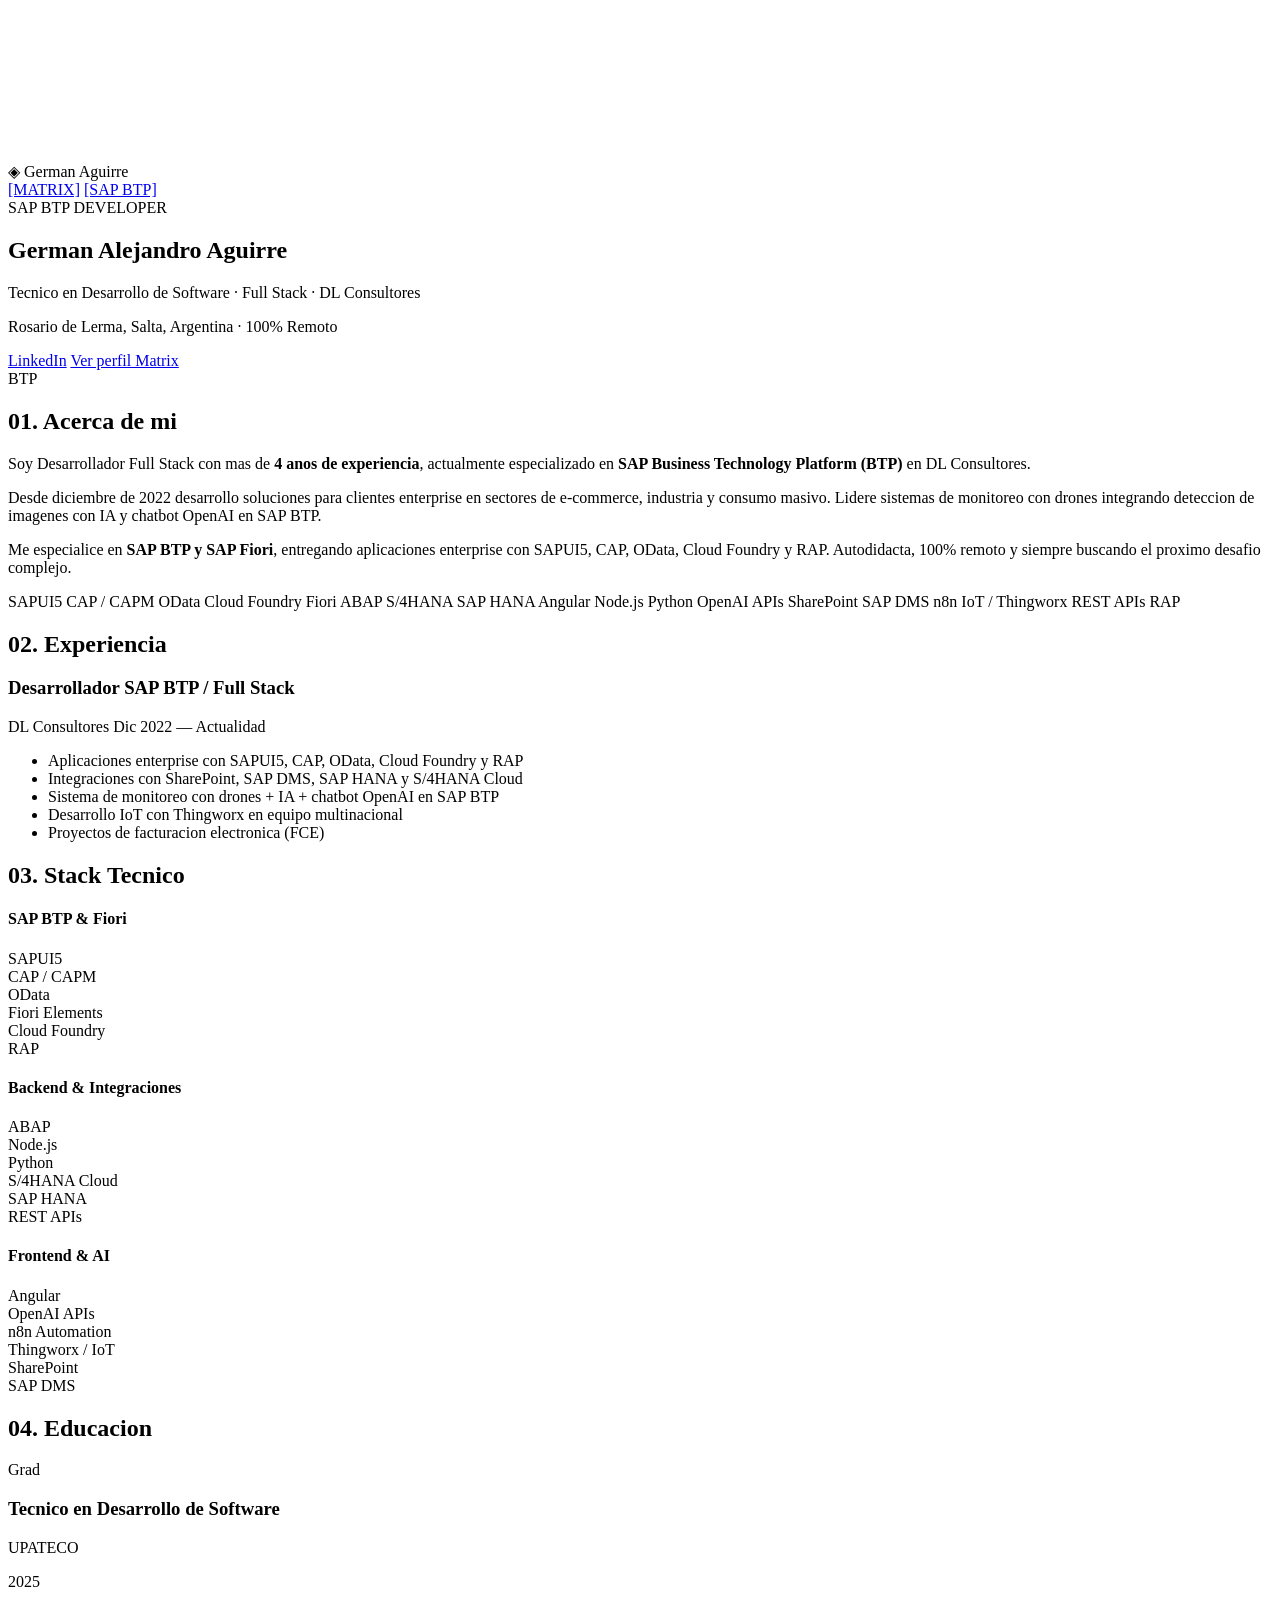
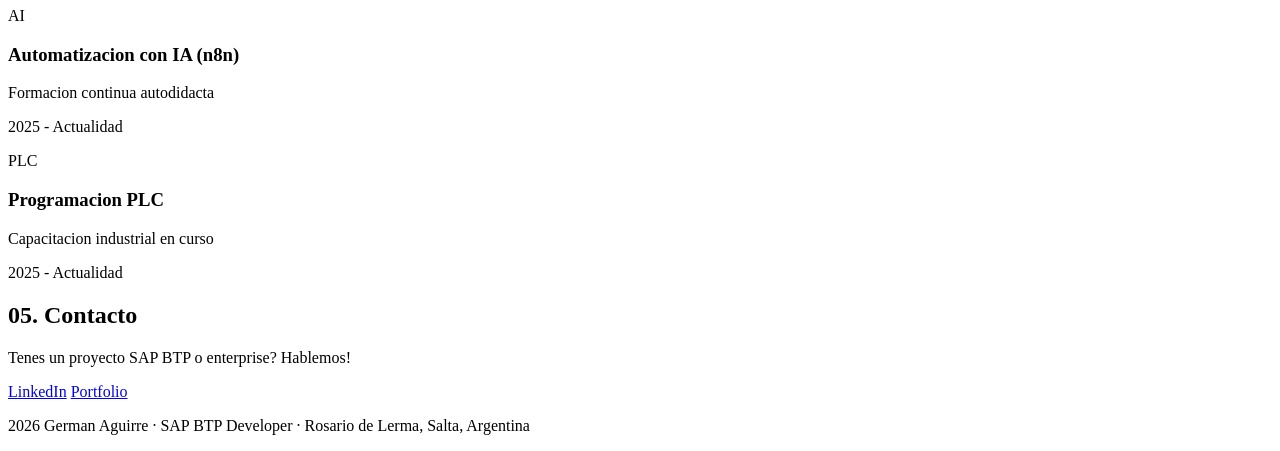
==== sap-btp.html @ c6b5ea0f "Create sap-btp.html" ====
<!DOCTYPE html>
<html lang="es">
<head>
  <meta charset="UTF-8" />
  <meta name="viewport" content="width=device-width, initial-scale=1.0"/>
  <title>German Aguirre | SAP BTP Developer</title>
  <link rel="stylesheet" href="styles.css" />
</head>
<body class="sap-page">
  <canvas id="particleCanvas"></canvas>
  <div id="transitionOverlay" class="hidden"></div>
  <nav class="sap-nav">
    <div class="nav-brand">
      <span class="brand-icon">&#9672;</span>
      <span class="brand-text">German Aguirre</span>
    </div>
    <div class="nav-links">
      <a href="index.html" class="nav-link-sap" onclick="triggerSAPExit(event)">[MATRIX]</a>
      <a href="sap-btp.html" class="nav-link-sap active">[SAP BTP]</a>
    </div>
  </nav>
  <section class="sap-hero">
    <div class="sap-hero-content">
      <div class="sap-badge">SAP BTP DEVELOPER</div>
      <h1 class="sap-title">German <span class="highlight-sap">Alejandro</span> Aguirre</h1>
      <p class="sap-subtitle">Tecnico en Desarrollo de Software &middot; Full Stack &middot; DL Consultores</p>
      <p class="sap-location">Rosario de Lerma, Salta, Argentina &middot; 100% Remoto</p>
      <div class="sap-cta">
        <a href="https://www.linkedin.com/in/german-aguirre/" target="_blank" class="btn-sap primary">LinkedIn</a>
        <a href="index.html" class="btn-sap secondary" onclick="triggerSAPExit(event)">Ver perfil Matrix</a>
      </div>
    </div>
    <div class="sap-hero-visual">
      <div class="btp-sphere">
        <div class="sphere-ring ring-1"></div>
        <div class="sphere-ring ring-2"></div>
        <div class="sphere-ring ring-3"></div>
        <div class="sphere-core"><span>BTP</span></div>
      </div>
    </div>
  </section>
  <section class="sap-about">
    <div class="container">
      <h2 class="sap-section-title"><span class="sap-accent">01.</span> Acerca de mi</h2>
      <div class="about-grid">
        <div class="about-text">
          <p>Soy Desarrollador Full Stack con mas de <strong>4 anos de experiencia</strong>, actualmente especializado en <strong>SAP Business Technology Platform (BTP)</strong> en DL Consultores.</p>
          <p>Desde diciembre de 2022 desarrollo soluciones para clientes enterprise en sectores de e-commerce, industria y consumo masivo. Lidere sistemas de monitoreo con drones integrando deteccion de imagenes con IA y chatbot OpenAI en SAP BTP.</p>
          <p>Me especialice en <strong>SAP BTP y SAP Fiori</strong>, entregando aplicaciones enterprise con SAPUI5, CAP, OData, Cloud Foundry y RAP. Autodidacta, 100% remoto y siempre buscando el proximo desafio complejo.</p>
        </div>
        <div class="about-tags">
          <span class="tag">SAPUI5</span>
          <span class="tag">CAP / CAPM</span>
          <span class="tag">OData</span>
          <span class="tag">Cloud Foundry</span>
          <span class="tag">Fiori</span>
          <span class="tag">ABAP</span>
          <span class="tag">S/4HANA</span>
          <span class="tag">SAP HANA</span>
          <span class="tag">Angular</span>
          <span class="tag">Node.js</span>
          <span class="tag">Python</span>
          <span class="tag">OpenAI APIs</span>
          <span class="tag">SharePoint</span>
          <span class="tag">SAP DMS</span>
          <span class="tag">n8n</span>
          <span class="tag">IoT / Thingworx</span>
          <span class="tag">REST APIs</span>
          <span class="tag">RAP</span>
        </div>
      </div>
    </div>
  </section>
  <section class="sap-experience">
    <div class="container">
      <h2 class="sap-section-title"><span class="sap-accent">02.</span> Experiencia</h2>
      <div class="timeline">
        <div class="timeline-item">
          <div class="tl-dot"></div>
          <div class="tl-content">
            <div class="tl-header">
              <h3>Desarrollador SAP BTP / Full Stack</h3>
              <span class="tl-company">DL Consultores</span>
              <span class="tl-date">Dic 2022 &mdash; Actualidad</span>
            </div>
            <ul class="tl-bullets">
              <li>Aplicaciones enterprise con SAPUI5, CAP, OData, Cloud Foundry y RAP</li>
              <li>Integraciones con SharePoint, SAP DMS, SAP HANA y S/4HANA Cloud</li>
              <li>Sistema de monitoreo con drones + IA + chatbot OpenAI en SAP BTP</li>
              <li>Desarrollo IoT con Thingworx en equipo multinacional</li>
              <li>Proyectos de facturacion electronica (FCE)</li>
            </ul>
          </div>
        </div>
      </div>
    </div>
  </section>
  <section class="sap-skills">
    <div class="container">
      <h2 class="sap-section-title"><span class="sap-accent">03.</span> Stack Tecnico</h2>
      <div class="skills-grid">
        <div class="skill-category">
          <h4 class="skill-cat-title">SAP BTP &amp; Fiori</h4>
          <div class="skill-item"><span>SAPUI5</span><div class="skill-bar"><div class="skill-fill" style="--w:95%"></div></div></div>
          <div class="skill-item"><span>CAP / CAPM</span><div class="skill-bar"><div class="skill-fill" style="--w:92%"></div></div></div>
          <div class="skill-item"><span>OData</span><div class="skill-bar"><div class="skill-fill" style="--w:90%"></div></div></div>
          <div class="skill-item"><span>Fiori Elements</span><div class="skill-bar"><div class="skill-fill" style="--w:88%"></div></div></div>
          <div class="skill-item"><span>Cloud Foundry</span><div class="skill-bar"><div class="skill-fill" style="--w:85%"></div></div></div>
          <div class="skill-item"><span>RAP</span><div class="skill-bar"><div class="skill-fill" style="--w:80%"></div></div></div>
        </div>
        <div class="skill-category">
          <h4 class="skill-cat-title">Backend &amp; Integraciones</h4>
          <div class="skill-item"><span>ABAP</span><div class="skill-bar"><div class="skill-fill" style="--w:85%"></div></div></div>
          <div class="skill-item"><span>Node.js</span><div class="skill-bar"><div class="skill-fill" style="--w:88%"></div></div></div>
          <div class="skill-item"><span>Python</span><div class="skill-bar"><div class="skill-fill" style="--w:80%"></div></div></div>
          <div class="skill-item"><span>S/4HANA Cloud</span><div class="skill-bar"><div class="skill-fill" style="--w:82%"></div></div></div>
          <div class="skill-item"><span>SAP HANA</span><div class="skill-bar"><div class="skill-fill" style="--w:85%"></div></div></div>
          <div class="skill-item"><span>REST APIs</span><div class="skill-bar"><div class="skill-fill" style="--w:92%"></div></div></div>
        </div>
        <div class="skill-category">
          <h4 class="skill-cat-title">Frontend &amp; AI</h4>
          <div class="skill-item"><span>Angular</span><div class="skill-bar"><div class="skill-fill" style="--w:85%"></div></div></div>
          <div class="skill-item"><span>OpenAI APIs</span><div class="skill-bar"><div class="skill-fill" style="--w:80%"></div></div></div>
          <div class="skill-item"><span>n8n Automation</span><div class="skill-bar"><div class="skill-fill" style="--w:75%"></div></div></div>
          <div class="skill-item"><span>Thingworx / IoT</span><div class="skill-bar"><div class="skill-fill" style="--w:78%"></div></div></div>
          <div class="skill-item"><span>SharePoint</span><div class="skill-bar"><div class="skill-fill" style="--w:82%"></div></div></div>
          <div class="skill-item"><span>SAP DMS</span><div class="skill-bar"><div class="skill-fill" style="--w:80%"></div></div></div>
        </div>
      </div>
    </div>
  </section>
  <section class="sap-education">
    <div class="container">
      <h2 class="sap-section-title"><span class="sap-accent">04.</span> Educacion</h2>
      <div class="edu-grid">
        <div class="edu-card">
          <div class="edu-icon">Grad</div>
          <h3>Tecnico en Desarrollo de Software</h3>
          <p class="edu-inst">UPATECO</p>
          <p class="edu-year">2025</p>
        </div>                                                                                                    
        <div class="edu-card">
          <div class="edu-icon">AI</div>
          <h3>Automatizacion con IA (n8n)</h3>
          <p class="edu-inst">Formacion continua autodidacta</p>
          <p class="edu-year">2025 - Actualidad</p>
        </div>
        <div class="edu-card"> 
          <div class="edu-icon">PLC</div>
          <h3>Programacion PLC</h3>
          <p class="edu-inst">Capacitacion industrial en curso</p>
          <p class="edu-year">2025 - Actualidad</p>
        </div>
      </div>
    </div>
  </section>
  <section class="sap-contact">
    <div class="container">
      <h2 class="sap-section-title"><span class="sap-accent">05.</span> Contacto</h2>
      <div class="contact-content">
        <p class="contact-desc">Tenes un proyecto SAP BTP o enterprise? Hablemos!</p>
        <div class="contact-links">
          <a href="https://www.linkedin.com/in/german-aguirre/" target="_blank" class="contact-btn">LinkedIn</a>
          <a href="https://portfolio-german-3a245.web.app/" target="_blank" class="contact-btn secondary">Portfolio</a>
        </div>
      </div>
    </div>
  </section>
  <footer class="sap-footer">
    <p>2026 German Aguirre &middot; SAP BTP Developer &middot; Rosario de Lerma, Salta, Argentina</p>
  </footer>
  <script src="matrix.js"></script>
</body>
</html>
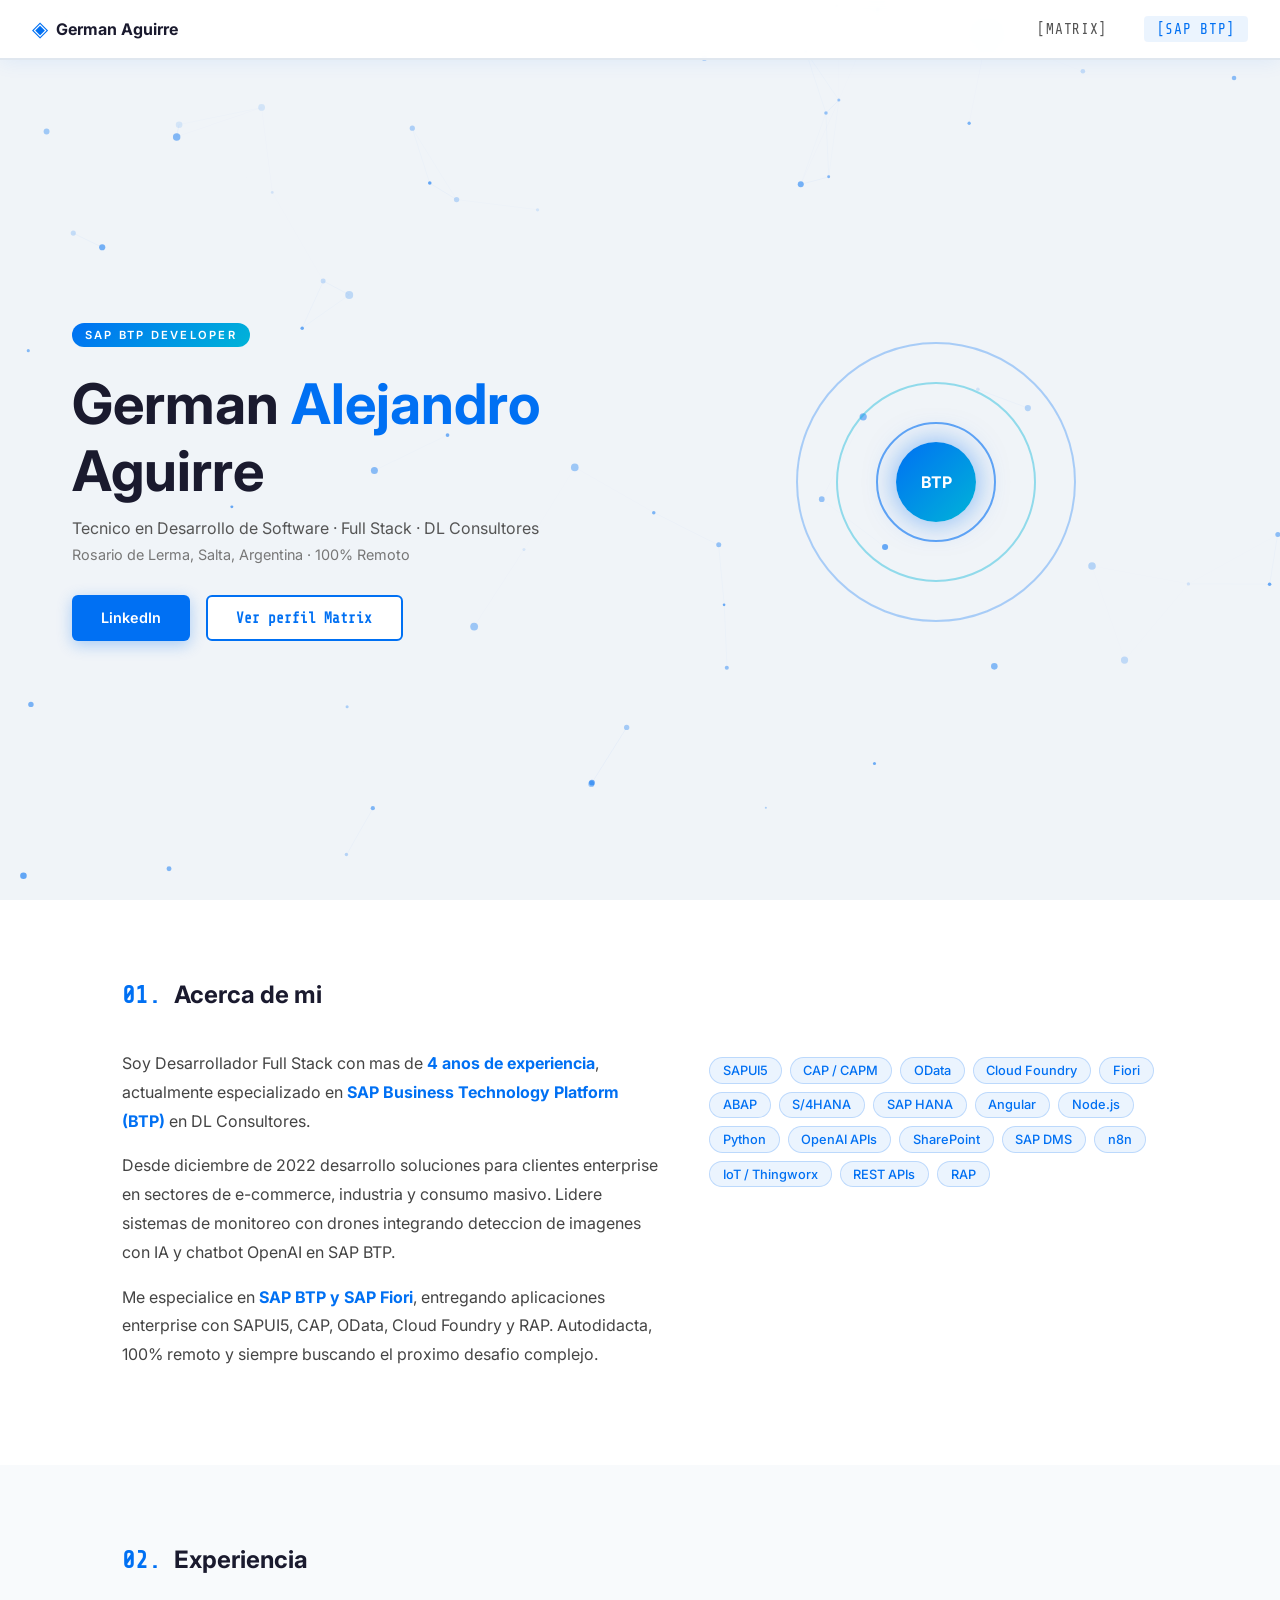
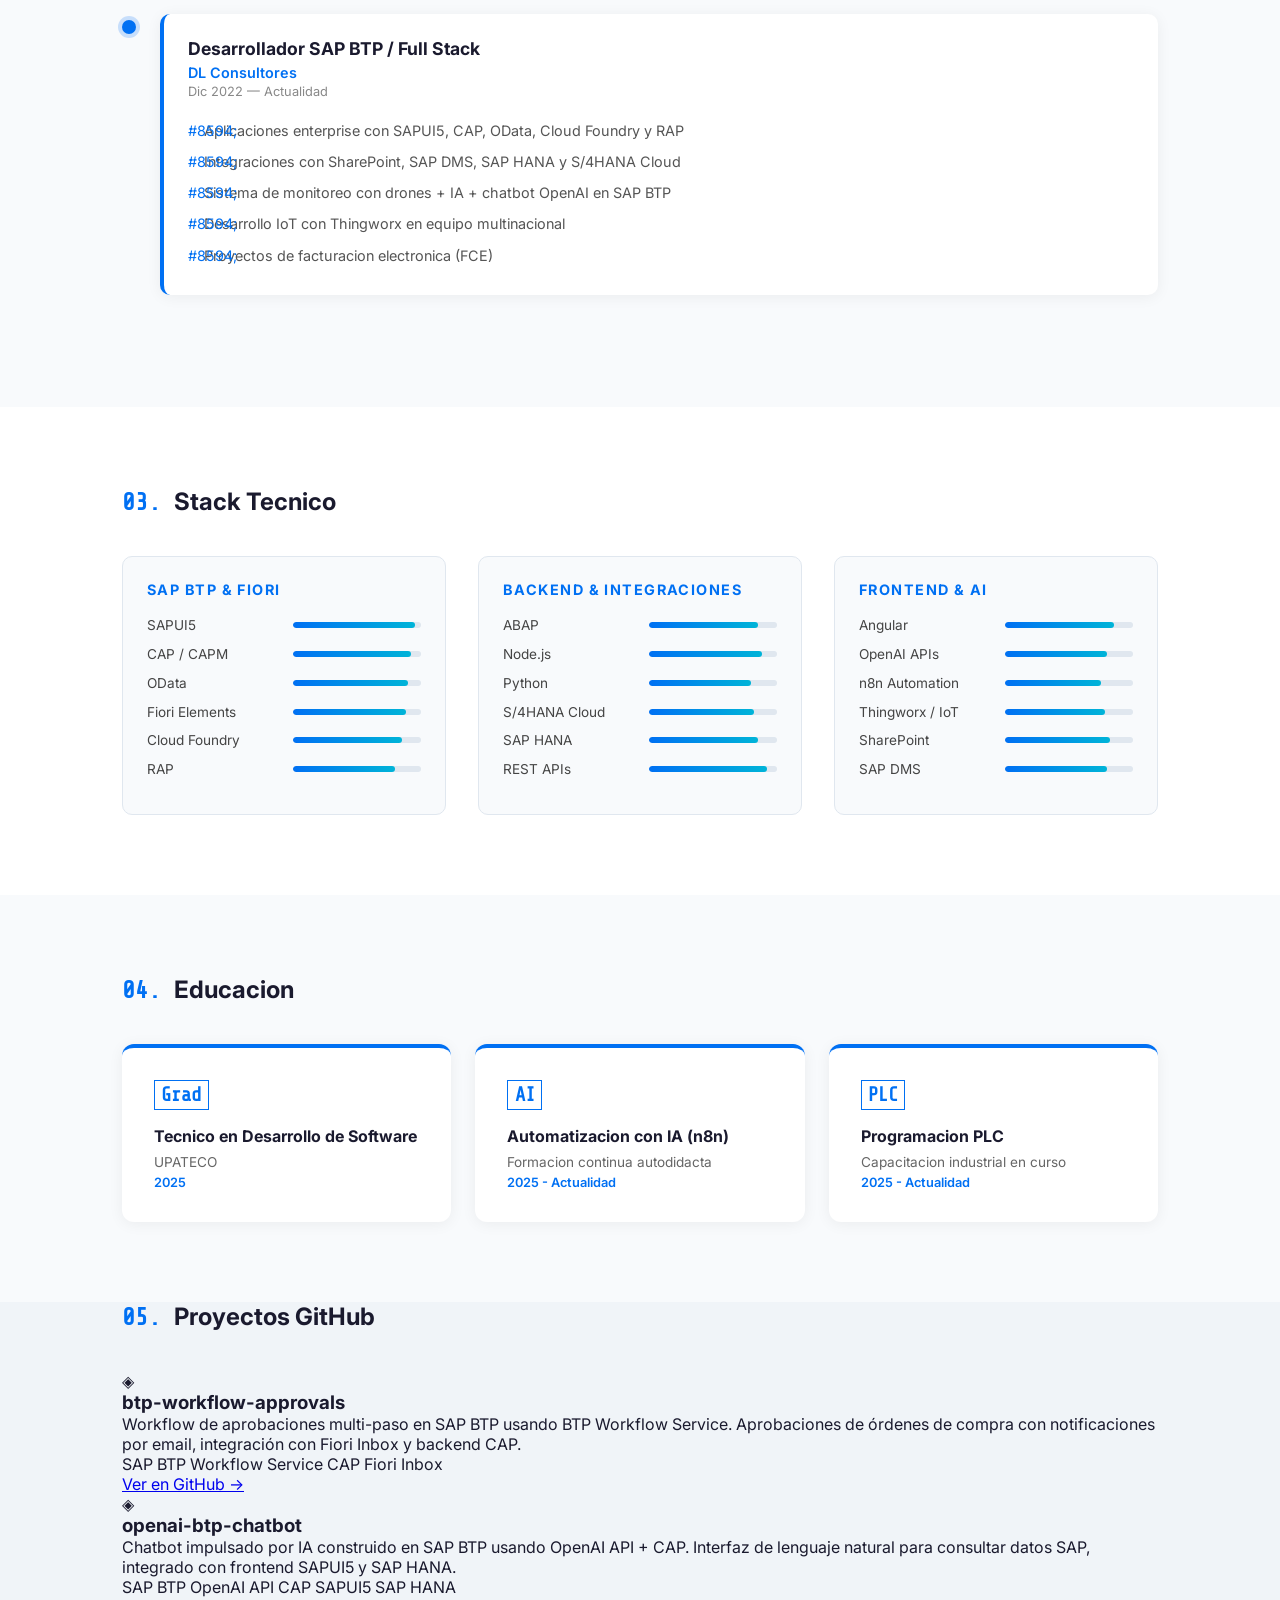
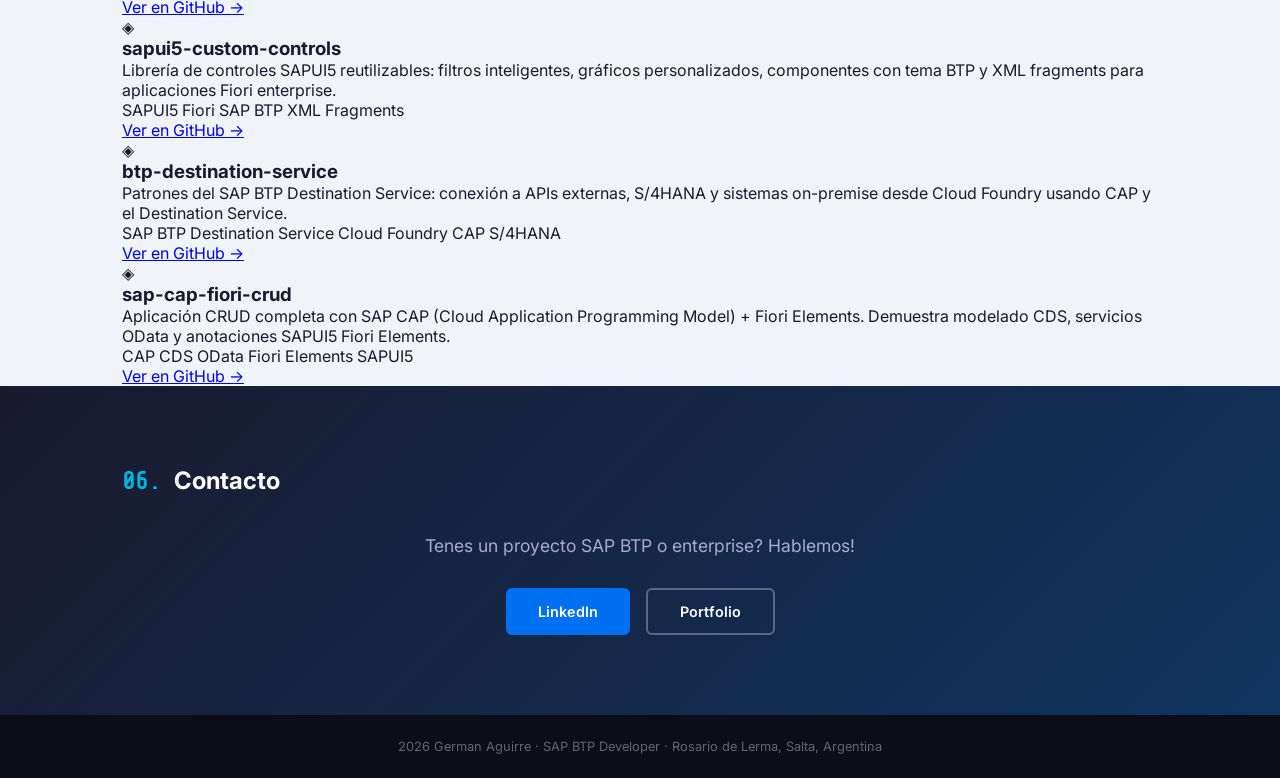
==== commit 49a38575: "Add GitHub BTP projects section to sap-btp.html" ====
--- a/sap-btp.html
+++ b/sap-btp.html
@@ -154,9 +154,89 @@
       </div>
     </div>
   </section>
+  <section class="sap-projects">
+    <div class="container">
+      <h2 class="sap-section-title"><span class="sap-accent">05.</span> Proyectos GitHub</h2>
+      <div class="projects-grid">
+        <div class="project-card">
+          <div class="project-header">
+            <span class="project-icon">&#9672;</span>
+            <h3>btp-workflow-approvals</h3>
+          </div>
+          <p class="project-desc">Workflow de aprobaciones multi-paso en SAP BTP usando BTP Workflow Service. Aprobaciones de órdenes de compra con notificaciones por email, integración con Fiori Inbox y backend CAP.</p>
+          <div class="project-tech">
+            <span class="tech-tag">SAP BTP</span>
+            <span class="tech-tag">Workflow Service</span>
+            <span class="tech-tag">CAP</span>
+            <span class="tech-tag">Fiori Inbox</span>
+          </div>
+          <a href="https://github.com/Ger678/btp-workflow-approvals" target="_blank" class="project-link">Ver en GitHub &rarr;</a>
+        </div>
+        <div class="project-card">
+          <div class="project-header">
+            <span class="project-icon">&#9672;</span>
+            <h3>openai-btp-chatbot</h3>
+          </div>
+          <p class="project-desc">Chatbot impulsado por IA construido en SAP BTP usando OpenAI API + CAP. Interfaz de lenguaje natural para consultar datos SAP, integrado con frontend SAPUI5 y SAP HANA.</p>
+          <div class="project-tech">
+            <span class="tech-tag">SAP BTP</span>
+            <span class="tech-tag">OpenAI API</span>
+            <span class="tech-tag">CAP</span>
+            <span class="tech-tag">SAPUI5</span>
+            <span class="tech-tag">SAP HANA</span>
+          </div>
+          <a href="https://github.com/Ger678/openai-btp-chatbot" target="_blank" class="project-link">Ver en GitHub &rarr;</a>
+        </div>
+        <div class="project-card">
+          <div class="project-header">
+            <span class="project-icon">&#9672;</span>
+            <h3>sapui5-custom-controls</h3>
+          </div>
+          <p class="project-desc">Librería de controles SAPUI5 reutilizables: filtros inteligentes, gráficos personalizados, componentes con tema BTP y XML fragments para aplicaciones Fiori enterprise.</p>
+          <div class="project-tech">
+            <span class="tech-tag">SAPUI5</span>
+            <span class="tech-tag">Fiori</span>
+            <span class="tech-tag">SAP BTP</span>
+            <span class="tech-tag">XML Fragments</span>
+          </div>
+          <a href="https://github.com/Ger678/sapui5-custom-controls" target="_blank" class="project-link">Ver en GitHub &rarr;</a>
+        </div>
+        <div class="project-card">
+          <div class="project-header">
+            <span class="project-icon">&#9672;</span>
+            <h3>btp-destination-service</h3>
+          </div>
+          <p class="project-desc">Patrones del SAP BTP Destination Service: conexión a APIs externas, S/4HANA y sistemas on-premise desde Cloud Foundry usando CAP y el Destination Service.</p>
+          <div class="project-tech">
+            <span class="tech-tag">SAP BTP</span>
+            <span class="tech-tag">Destination Service</span>
+            <span class="tech-tag">Cloud Foundry</span>
+            <span class="tech-tag">CAP</span>
+            <span class="tech-tag">S/4HANA</span>
+          </div>
+          <a href="https://github.com/Ger678/btp-destination-service" target="_blank" class="project-link">Ver en GitHub &rarr;</a>
+        </div>
+        <div class="project-card">
+          <div class="project-header">
+            <span class="project-icon">&#9672;</span>
+            <h3>sap-cap-fiori-crud</h3>
+          </div>
+          <p class="project-desc">Aplicación CRUD completa con SAP CAP (Cloud Application Programming Model) + Fiori Elements. Demuestra modelado CDS, servicios OData y anotaciones SAPUI5 Fiori Elements.</p>
+          <div class="project-tech">
+            <span class="tech-tag">CAP</span>
+            <span class="tech-tag">CDS</span>
+            <span class="tech-tag">OData</span>
+            <span class="tech-tag">Fiori Elements</span>
+            <span class="tech-tag">SAPUI5</span>
+          </div>
+          <a href="https://github.com/Ger678/sap-cap-fiori-crud" target="_blank" class="project-link">Ver en GitHub &rarr;</a>
+        </div>
+      </div>
+    </div>
+  </section>
   <section class="sap-contact">
     <div class="container">
-      <h2 class="sap-section-title"><span class="sap-accent">05.</span> Contacto</h2>
+      <h2 class="sap-section-title"><span class="sap-accent">06.</span> Contacto</h2>
       <div class="contact-content">
         <p class="contact-desc">Tenes un proyecto SAP BTP o enterprise? Hablemos!</p>
         <div class="contact-links">
--- a/styles.css
+++ b/styles.css
@@ -0,0 +1,118 @@
+@import url('https://fonts.googleapis.com/css2?family=Share+Tech+Mono&family=Inter:wght@300;400;500;600;700&display=swap');
+*,*::before,*::after{box-sizing:border-box;margin:0;padding:0}
+:root{
+  --green:#00ff41;--green-dim:#00c832;--black:#0a0a0a;
+  --sap-blue:#0070f3;--sap-blue-dark:#005cbf;--white:#fff;--gray:#888;
+}
+html{scroll-behavior:smooth}
+body{font-family:'Inter',sans-serif;overflow-x:hidden}
+#transitionOverlay{position:fixed;inset:0;z-index:9999;background:#000;display:flex;align-items:center;justify-content:center;flex-direction:column}
+#transitionOverlay.hidden{display:none}
+.overlay-text{font-family:'Share Tech Mono',monospace;font-size:2rem;color:var(--green);text-shadow:0 0 20px var(--green);z-index:1;letter-spacing:.3em;animation:flicker .1s infinite}
+@keyframes flicker{0%,100%{opacity:1}50%{opacity:.7}}
+.matrix-page{background:var(--black);color:var(--green);font-family:'Share Tech Mono',monospace;min-height:100vh}
+#matrixCanvas{position:fixed;top:0;left:0;width:100%;height:100%;z-index:0;opacity:.15}
+.matrix-nav{position:fixed;top:0;left:0;right:0;z-index:100;display:flex;justify-content:space-between;align-items:center;padding:1rem 2rem;background:rgba(10,10,10,.9);border-bottom:1px solid rgba(0,255,65,.2);backdrop-filter:blur(10px)}
+.nav-logo{font-size:1.2rem;color:var(--green);text-shadow:0 0 10px var(--green);animation:blink-cursor 1s step-end infinite}
+@keyframes blink-cursor{50%{color:transparent}}
+.nav-links{display:flex;gap:1.5rem}
+.nav-link{color:var(--green);text-decoration:none;font-size:.9rem;opacity:.7;transition:all .3s;letter-spacing:.1em;position:relative}
+.nav-link.active,.nav-link:hover{opacity:1;text-shadow:0 0 10px var(--green)}
+.nav-link::after{content:'';position:absolute;bottom:-2px;left:0;right:0;height:1px;background:var(--green);transform:scaleX(0);transition:transform .3s}
+.nav-link:hover::after,.nav-link.active::after{transform:scaleX(1)}
+.hero{position:relative;z-index:10;min-height:100vh;display:grid;grid-template-columns:1fr 1fr;align-items:center;padding:6rem 2rem 2rem;max-width:1200px;margin:0 auto;gap:3rem}
+.glitch-wrapper{position:relative}
+.glitch{font-size:clamp(3rem,8vw,6rem);color:var(--green);text-shadow:0 0 20px var(--green),0 0 60px var(--green-dim);position:relative;letter-spacing:.1em}
+.glitch::before,.glitch::after{content:attr(data-text);position:absolute;top:0;left:0;width:100%;height:100%}
+.glitch::before{color:#f0f;left:2px;text-shadow:-2px 0 #f0f;clip-path:polygon(0 0,100% 0,100% 35%,0 35%);animation:glitch-top 3s infinite linear alternate-reverse}
+.glitch::after{color:#0ff;left:-2px;text-shadow:2px 0 #0ff;clip-path:polygon(0 65%,100% 65%,100% 100%,0 100%);animation:glitch-bottom 2s infinite linear alternate-reverse}
+@keyframes glitch-top{0%{clip-path:polygon(0 0,100% 0,100% 35%,0 35%);transform:translate(-2px,0)}50%{clip-path:polygon(0 15%,100% 15%,100% 50%,0 50%);transform:translate(2px,0)}100%{clip-path:polygon(0 0,100% 0,100% 35%,0 35%);transform:translate(0,0)}}
+@keyframes glitch-bottom{0%{clip-path:polygon(0 65%,100% 65%,100% 100%,0 100%);transform:translate(2px,0)}50%{clip-path:polygon(0 50%,100% 50%,100% 85%,0 85%);transform:translate(-2px,0)}100%{clip-path:polygon(0 65%,100% 65%,100% 100%,0 100%);transform:translate(0,0)}}
+.hero-sub{font-size:1.4rem;color:#aaffaa;margin:1rem 0 .5rem;letter-spacing:.05em}
+.hero-desc{font-size:.9rem;color:var(--gray);margin-bottom:1.5rem;letter-spacing:.1em}
+.hero-quote{border-left:3px solid var(--green);padding:.8rem 1rem;margin:1rem 0 2rem;font-size:.85rem;color:#7fff7f;font-style:italic;background:rgba(0,255,65,.05)}
+.quote-char{color:var(--green);font-size:1.2rem}
+.hero-btns{display:flex;gap:1rem;flex-wrap:wrap}
+.btn-matrix{display:inline-flex;align-items:center;gap:.5rem;padding:.8rem 1.8rem;background:transparent;border:2px solid var(--green);color:var(--green);text-decoration:none;font-family:'Share Tech Mono',monospace;font-size:.9rem;letter-spacing:.1em;cursor:pointer;position:relative;overflow:hidden;transition:all .3s}
+.btn-matrix:hover{background:var(--green);color:var(--black);box-shadow:0 0 20px var(--green)}
+.btn-outline{display:inline-flex;align-items:center;padding:.8rem 1.8rem;background:transparent;border:1px solid rgba(0,255,65,.4);color:rgba(0,255,65,.7);text-decoration:none;font-family:'Share Tech Mono',monospace;font-size:.9rem;letter-spacing:.1em;transition:all .3s}
+.btn-outline:hover{border-color:var(--green);color:var(--green);box-shadow:0 0 10px rgba(0,255,65,.3)}
+.hero-terminal{background:#0d0d0d;border:1px solid rgba(0,255,65,.3);border-radius:8px;overflow:hidden;box-shadow:0 0 30px rgba(0,255,65,.1)}
+.terminal-header{background:#1a1a1a;padding:.6rem 1rem;display:flex;align-items:center;gap:.5rem}
+.t-dot{width:12px;height:12px;border-radius:50%}
+.t-dot.red{background:#ff5f56}.t-dot.yellow{background:#ffbd2e}.t-dot.green{background:#27c93f}
+.t-title{font-size:.75rem;color:#666;margin-left:.5rem;font-family:'Share Tech Mono',monospace}
+.terminal-body{padding:1.5rem;font-family:'Share Tech Mono',monospace;font-size:.85rem;line-height:2}
+.t-line{color:#aaffaa}.t-prompt{color:var(--green);margin-right:.5rem}.t-output{color:#7fff7f;padding-left:1rem;opacity:.9}.t-green{color:var(--green)}
+.cursor-blink{animation:blink 1s step-end infinite}.cursor-blink-green{color:var(--green);animation:blink 1s step-end infinite}
+@keyframes blink{50%{opacity:0}}
+.cards-section{position:relative;z-index:10;padding:4rem 2rem;max-width:1200px;margin:0 auto}
+.section-title{font-size:1.2rem;color:var(--green);margin-bottom:2rem;letter-spacing:.2em;opacity:.8}
+.cards-grid{display:grid;grid-template-columns:repeat(auto-fit,minmax(250px,1fr));gap:1.5rem}
+.card{background:rgba(0,255,65,.03);border:1px solid rgba(0,255,65,.2);padding:1.5rem;transition:all .3s;cursor:default}
+.card:hover{border-color:var(--green);box-shadow:0 0 20px rgba(0,255,65,.2);transform:translateY(-4px)}
+.card-icon{font-size:1.5rem;margin-bottom:.8rem;color:var(--green);font-family:'Share Tech Mono',monospace;border:1px solid var(--green);display:inline-block;padding:.2rem .5rem}
+.card h3{font-size:1rem;margin-bottom:.5rem;color:var(--green)}.card p{font-size:.8rem;color:#7fff7f;opacity:.8;line-height:1.6}
+.card-bar{margin-top:1rem;height:2px;background:rgba(0,255,65,.15);overflow:hidden}
+.bar-fill{height:100%;width:var(--w);background:var(--green);box-shadow:0 0 8px var(--green);animation:barGrow 1.5s ease both}
+@keyframes barGrow{from{width:0}}
+.stats-section{position:relative;z-index:10;display:flex;justify-content:center;gap:4rem;flex-wrap:wrap;padding:3rem 2rem;border-top:1px solid rgba(0,255,65,.1);border-bottom:1px solid rgba(0,255,65,.1);max-width:1200px;margin:0 auto}
+.stat{text-align:center}
+.stat-num{display:block;font-size:3rem;color:var(--green);text-shadow:0 0 20px var(--green)}
+.stat-label{font-size:.75rem;color:var(--gray);letter-spacing:.1em}
+.matrix-footer{position:relative;z-index:10;text-align:center;padding:2rem;border-top:1px solid rgba(0,255,65,.1);font-size:.8rem}
+.footer-text{color:var(--green);margin-bottom:.5rem}.footer-copy{color:var(--gray)}
+.sap-page{background:#f0f4f8;color:#1a1a2e;font-family:'Inter',sans-serif;min-height:100vh}
+#particleCanvas{position:fixed;top:0;left:0;width:100%;height:100%;z-index:0;pointer-events:none}
+.sap-nav{position:fixed;top:0;left:0;right:0;z-index:100;display:flex;justify-content:space-between;align-items:center;padding:1rem 2rem;background:rgba(255,255,255,.95);border-bottom:2px solid #e0e7ef;backdrop-filter:blur(10px);box-shadow:0 2px 20px rgba(0,112,243,.08)}
+.nav-brand{display:flex;align-items:center;gap:.5rem}.brand-icon{color:var(--sap-blue);font-size:1.3rem}.brand-text{font-weight:700;color:#1a1a2e;font-size:1rem}
+.nav-link-sap{color:#555;text-decoration:none;font-size:.9rem;font-weight:500;padding:.3rem .8rem;border-radius:4px;transition:all .2s;letter-spacing:.05em;font-family:'Share Tech Mono',monospace}
+.nav-link-sap:hover,.nav-link-sap.active{color:var(--sap-blue);background:rgba(0,112,243,.08)}
+.sap-hero{position:relative;z-index:10;min-height:100vh;display:grid;grid-template-columns:1fr 1fr;align-items:center;padding:6rem 2rem 2rem;max-width:1200px;margin:0 auto;gap:3rem}
+.sap-badge{display:inline-block;background:linear-gradient(135deg,var(--sap-blue),#00b4d8);color:#fff;font-size:.7rem;font-weight:600;letter-spacing:.2em;padding:.3rem .8rem;border-radius:20px;margin-bottom:1.5rem}
+.sap-title{font-size:clamp(2rem,5vw,3.5rem);font-weight:700;color:#1a1a2e;line-height:1.2;margin-bottom:.8rem}
+.highlight-sap{color:var(--sap-blue)}.sap-subtitle{font-size:1rem;color:#555;margin-bottom:.5rem}.sap-location{font-size:.9rem;color:#777;margin-bottom:2rem}
+.sap-cta{display:flex;gap:1rem;flex-wrap:wrap}
+.btn-sap{display:inline-flex;align-items:center;gap:.5rem;padding:.8rem 1.8rem;border-radius:6px;text-decoration:none;font-size:.9rem;font-weight:600;transition:all .3s;cursor:pointer;border:none}
+.btn-sap.primary{background:var(--sap-blue);color:#fff;box-shadow:0 4px 15px rgba(0,112,243,.3)}.btn-sap.primary:hover{background:var(--sap-blue-dark);box-shadow:0 6px 20px rgba(0,112,243,.4);transform:translateY(-2px)}
+.btn-sap.secondary{background:#fff;color:var(--sap-blue);border:2px solid var(--sap-blue);font-family:'Share Tech Mono',monospace}.btn-sap.secondary:hover{background:rgba(0,112,243,.05)}
+.btp-sphere{width:280px;height:280px;margin:0 auto;position:relative;display:flex;align-items:center;justify-content:center}
+.sphere-ring{position:absolute;border-radius:50%;border:2px solid rgba(0,112,243,.3)}
+.ring-1{width:280px;height:280px;animation:rotate3d 8s linear infinite}.ring-2{width:200px;height:200px;animation:rotate3d 5s linear infinite reverse;border-color:rgba(0,180,216,.4)}.ring-3{width:120px;height:120px;animation:rotate3d 3s linear infinite;border-color:rgba(0,112,243,.6)}
+@keyframes rotate3d{from{transform:rotate(0deg) rotateX(60deg)}to{transform:rotate(360deg) rotateX(60deg)}}
+.sphere-core{width:80px;height:80px;border-radius:50%;background:linear-gradient(135deg,var(--sap-blue),#00b4d8);display:flex;align-items:center;justify-content:center;color:#fff;font-weight:700;font-size:1rem;box-shadow:0 0 30px rgba(0,112,243,.5);z-index:1;animation:pulse-sap 2s ease-in-out infinite}
+@keyframes pulse-sap{0%,100%{box-shadow:0 0 30px rgba(0,112,243,.5)}50%{box-shadow:0 0 50px rgba(0,112,243,.8)}}
+.container{max-width:1100px;margin:0 auto;padding:0 2rem}
+.sap-section-title{font-size:1.5rem;font-weight:700;color:#1a1a2e;margin-bottom:2.5rem}.sap-accent{color:var(--sap-blue);margin-right:.5rem;font-family:'Share Tech Mono',monospace}                                                                                                    
+.sap-about{position:relative;z-index:10;padding:5rem 0;background:#fff}
+.about-grid{display:grid;grid-template-columns:1.2fr 1fr;gap:3rem;align-items:start}
+.about-text p{color:#444;line-height:1.8;margin-bottom:1rem}.about-text strong{color:var(--sap-blue)}
+.about-tags{display:flex;flex-wrap:wrap;gap:.5rem;padding-top:.5rem}
+.tag{background:rgba(0,112,243,.08);color:var(--sap-blue);padding:.3rem .8rem;border-radius:20px;font-size:.8rem;font-weight:500;border:1px solid rgba(0,112,243,.2);transition:all .2s;cursor:default}
+.tag:hover{background:var(--sap-blue);color:#fff}
+.sap-experience{position:relative;z-index:10;padding:5rem 0;background:#f8fafc}
+.timeline-item{display:flex;gap:1.5rem;padding:0 0 2rem 0}
+.tl-dot{width:14px;height:14px;border-radius:50%;background:var(--sap-blue);flex-shrink:0;margin-top:.4rem;box-shadow:0 0 0 4px rgba(0,112,243,.2)} 
+.tl-content{background:#fff;border-radius:10px;padding:1.5rem;box-shadow:0 2px 15px rgba(0,0,0,.06);flex:1;border-left:4px solid var(--sap-blue)}
+.tl-content h3{font-size:1.1rem;color:#1a1a2e;margin-bottom:.3rem}.tl-company{color:var(--sap-blue);font-weight:600;font-size:.9rem;display:block}.tl-date{color:#888;font-size:.8rem;display:block;margin-top:.2rem}.tl-header{margin-bottom:1rem}
+.tl-bullets{list-style:none}.tl-bullets li{padding:.3rem 0;color:#555;font-size:.9rem;line-height:1.5;padding-left:1rem;position:relative}.tl-bullets li::before{content:"#8594;";color:var(--sap-blue);position:absolute;left:0}
+.sap-skills{position:relative;z-index:10;padding:5rem 0;background:#fff}
+.skills-grid{display:grid;grid-template-columns:repeat(auto-fit,minmax(300px,1fr));gap:2rem}
+.skill-category{background:#f8fafc;border-radius:10px;padding:1.5rem;border:1px solid #e0e7ef}
+.skill-cat-title{font-size:.9rem;font-weight:700;color:var(--sap-blue);margin-bottom:1.2rem;letter-spacing:.1em;text-transform:uppercase}
+.skill-item{display:flex;align-items:center;gap:1rem;margin-bottom:.8rem}.skill-item span{min-width:130px;font-size:.85rem;color:#444}
+.skill-bar{flex:1;height:6px;background:#e0e7ef;border-radius:3px;overflow:hidden}
+.skill-fill{height:100%;width:var(--w);background:linear-gradient(90deg,var(--sap-blue),#00b4d8);border-radius:3px;animation:barGrow 1.5s ease both}
+.sap-education{position:relative;z-index:10;padding:5rem 0;background:#f8fafc}
+.edu-grid{display:grid;grid-template-columns:repeat(auto-fit,minmax(280px,1fr));gap:1.5rem}
+.edu-card{background:#fff;border-radius:12px;padding:2rem;box-shadow:0 2px 15px rgba(0,0,0,.06);border-top:4px solid var(--sap-blue);transition:transform .3s}
+.edu-card:hover{transform:translateY(-5px)}.edu-icon{font-size:1.2rem;margin-bottom:1rem;color:var(--sap-blue);font-weight:700;font-family:'Share Tech Mono',monospace;border:1px solid var(--sap-blue);display:inline-block;padding:.2rem .4rem}
+.edu-card h3{font-size:1rem;color:#1a1a2e;margin-bottom:.5rem}.edu-inst{font-size:.85rem;color:#666;margin-bottom:.3rem}.edu-year{font-size:.8rem;color:var(--sap-blue);font-weight:600}
+.sap-contact{position:relative;z-index:10;padding:5rem 0;background:linear-gradient(135deg,#1a1a2e,#0f3460);color:#fff}
+.sap-contact .sap-section-title{color:#fff}.sap-contact .sap-accent{color:#00b4d8}
+.contact-content{text-align:center}.contact-desc{font-size:1.1rem;color:#aac;margin-bottom:2rem}
+.contact-links{display:flex;gap:1rem;justify-content:center;flex-wrap:wrap}
+.contact-btn{display:inline-flex;align-items:center;gap:.5rem;padding:.8rem 2rem;border-radius:6px;text-decoration:none;font-size:.9rem;font-weight:600;background:var(--sap-blue);color:#fff;transition:all .3s}
+.contact-btn:hover{transform:translateY(-2px);box-shadow:0 6px 20px rgba(0,112,243,.4)}.contact-btn.secondary{background:transparent;border:2px solid rgba(255,255,255,.3)}.contact-btn.secondary:hover{border-color:#fff;background:rgba(255,255,255,.1)}
+.sap-footer{position:relative;z-index:10;background:#0d0d1a;color:#666;text-align:center;padding:1.5rem;font-size:.8rem}
+@media(max-width:768px){.hero{grid-template-columns:1fr;padding-top:5rem}.hero-terminal{display:none}.sap-hero{grid-template-columns:1fr}.btp-sphere{display:none}.about-grid{grid-template-columns:1fr}.stats-section{gap:2rem}.stat-num{font-size:2rem}}
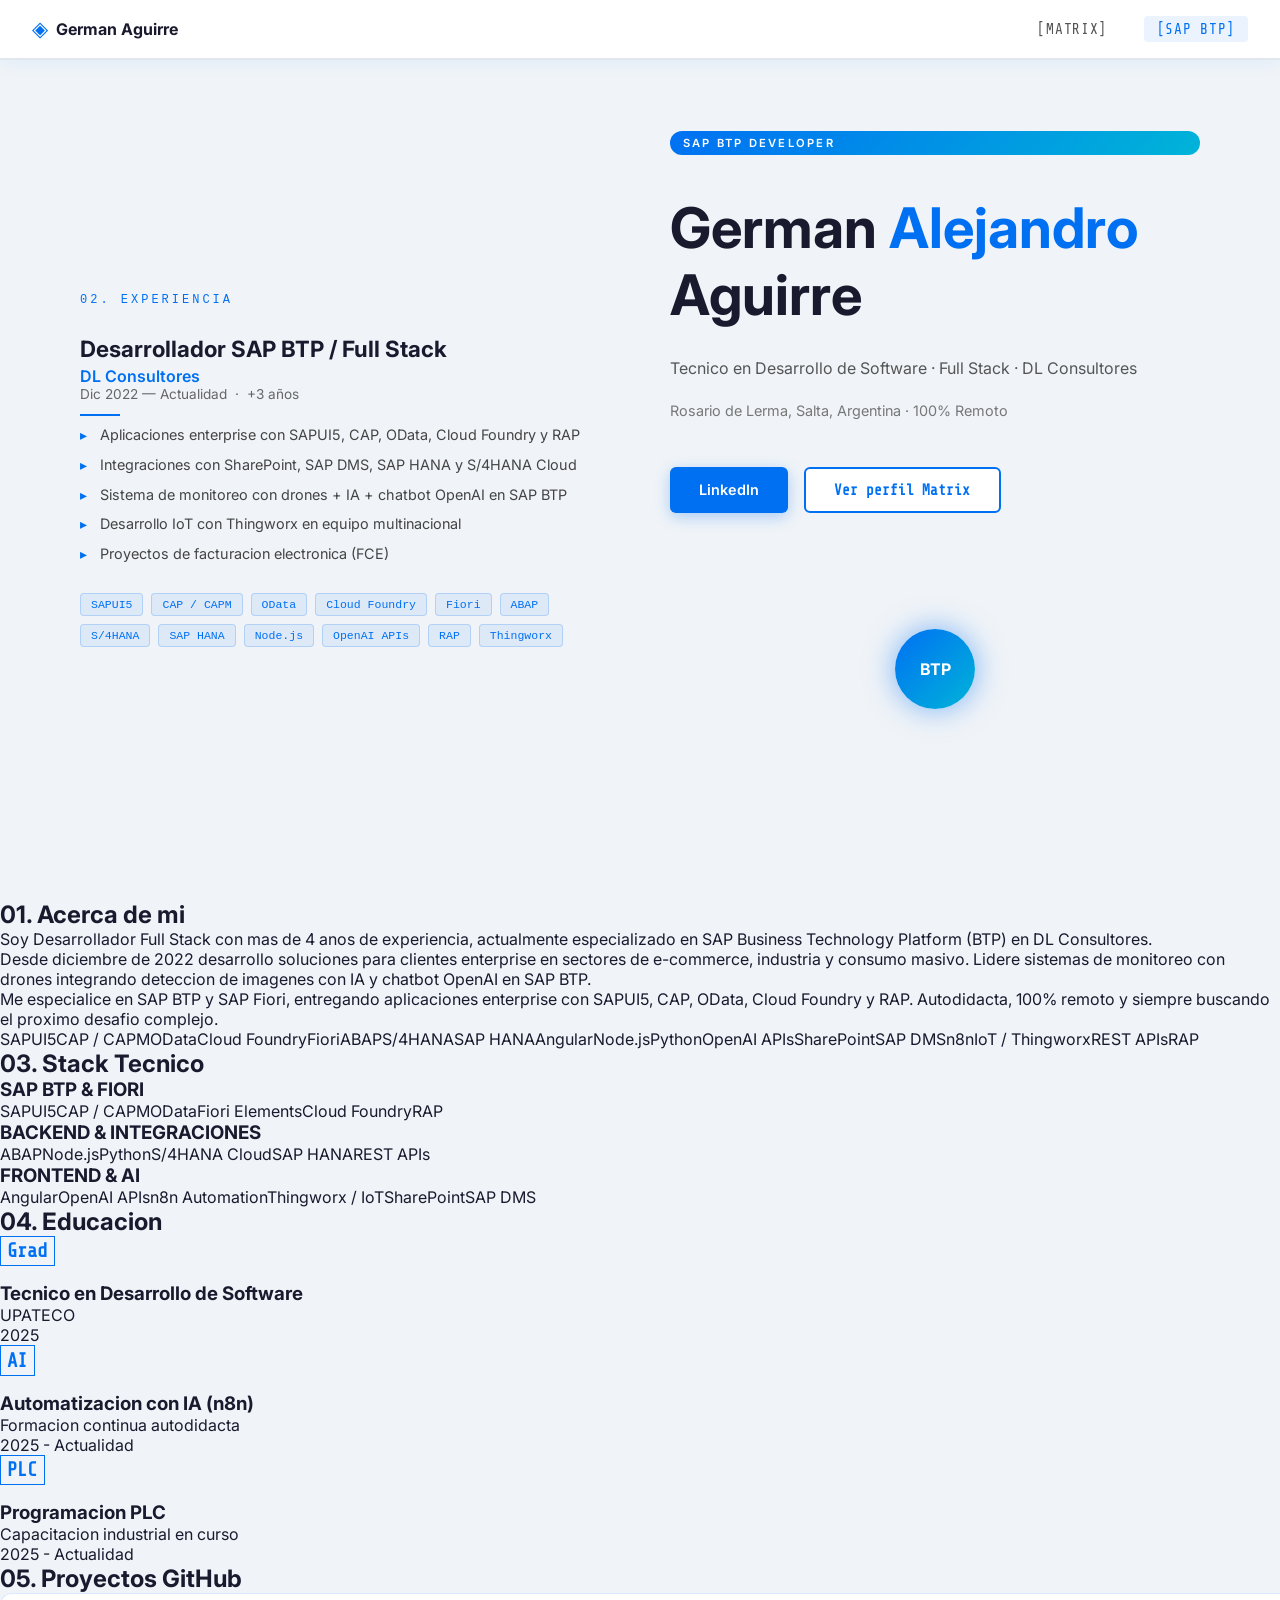
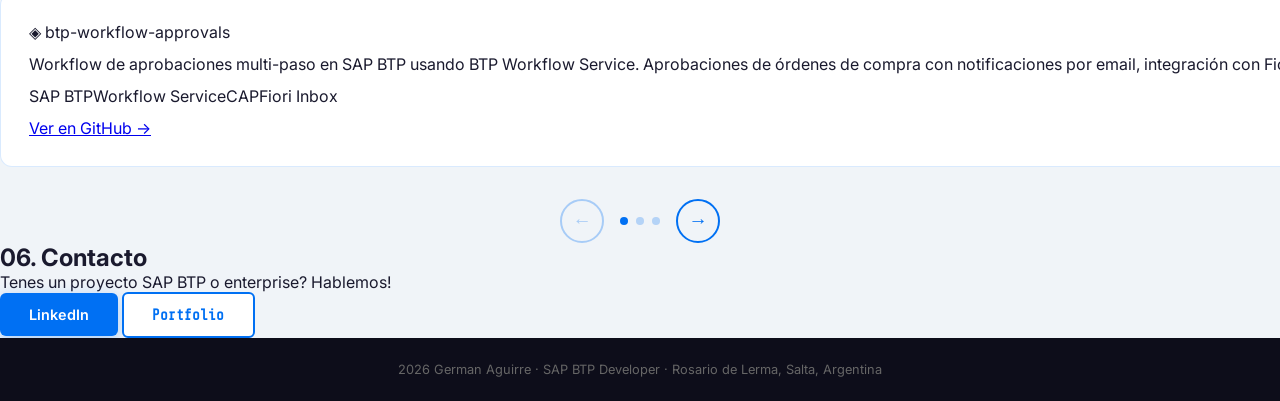
==== commit 540c67ac: "Add two-column hero layout with experience on left + GitHub projects carousel" ====
--- a/sap-btp.html
+++ b/sap-btp.html
@@ -5,6 +5,185 @@
   <meta name="viewport" content="width=device-width, initial-scale=1.0"/>
   <title>German Aguirre | SAP BTP Developer</title>
   <link rel="stylesheet" href="styles.css" />
+  <style>
+    /* ===== BTP HERO TWO-COLUMN LAYOUT ===== */
+    .sap-hero {
+      min-height: 100vh;
+      display: flex;
+      align-items: center;
+      padding: 100px 40px 60px;
+    }
+    .sap-hero-content {
+      display: grid;
+      grid-template-columns: 1fr 1fr;
+      gap: 60px;
+      max-width: 1200px;
+      margin: 0 auto;
+      width: 100%;
+      align-items: center;
+    }
+    /* Left column: Experience */
+    .hero-experience-left {
+      display: flex;
+      flex-direction: column;
+      gap: 20px;
+    }
+    .hero-exp-label {
+      font-family: 'Courier New', monospace;
+      font-size: 0.75rem;
+      color: #0070f3;
+      text-transform: uppercase;
+      letter-spacing: 3px;
+      margin-bottom: 8px;
+    }
+    .hero-exp-title {
+      font-size: 1.4rem;
+      font-weight: 700;
+      color: #1a1a2e;
+      margin-bottom: 4px;
+    }
+    .hero-exp-company {
+      font-size: 1rem;
+      color: #0070f3;
+      font-weight: 600;
+    }
+    .hero-exp-dates {
+      font-size: 0.85rem;
+      color: #666;
+      margin-bottom: 12px;
+    }
+    .hero-exp-list {
+      list-style: none;
+      padding: 0;
+      margin: 0;
+      display: flex;
+      flex-direction: column;
+      gap: 8px;
+    }
+    .hero-exp-list li {
+      font-size: 0.9rem;
+      color: #444;
+      padding-left: 20px;
+      position: relative;
+      line-height: 1.5;
+    }
+    .hero-exp-list li::before {
+      content: '▸';
+      position: absolute;
+      left: 0;
+      color: #0070f3;
+    }
+    .hero-exp-divider {
+      width: 40px;
+      height: 2px;
+      background: #0070f3;
+      margin: 8px 0;
+    }
+    .hero-tech-chips {
+      display: flex;
+      flex-wrap: wrap;
+      gap: 8px;
+      margin-top: 8px;
+    }
+    .hero-chip {
+      font-size: 0.72rem;
+      padding: 4px 10px;
+      border-radius: 4px;
+      background: rgba(0,112,243,0.08);
+      color: #0070f3;
+      border: 1px solid rgba(0,112,243,0.2);
+      font-family: 'Courier New', monospace;
+    }
+    /* Right column: Profile */
+    .hero-profile-right {
+      display: flex;
+      flex-direction: column;
+      gap: 16px;
+    }
+
+    /* ===== GITHUB CAROUSEL ===== */
+    .github-carousel-wrapper {
+      position: relative;
+      overflow: hidden;
+    }
+    .github-carousel-track {
+      display: flex;
+      gap: 24px;
+      transition: transform 0.4s cubic-bezier(0.25, 0.46, 0.45, 0.94);
+    }
+    .github-carousel-card {
+      min-width: calc(33.333% - 16px);
+      flex-shrink: 0;
+      background: #fff;
+      border: 1px solid rgba(0,112,243,0.15);
+      border-radius: 12px;
+      padding: 28px;
+      display: flex;
+      flex-direction: column;
+      gap: 12px;
+      transition: transform 0.2s, box-shadow 0.2s;
+    }
+    .github-carousel-card:hover {
+      transform: translateY(-4px);
+      box-shadow: 0 12px 40px rgba(0,112,243,0.12);
+    }
+    .carousel-controls {
+      display: flex;
+      justify-content: center;
+      align-items: center;
+      gap: 16px;
+      margin-top: 32px;
+    }
+    .carousel-btn {
+      width: 44px;
+      height: 44px;
+      border-radius: 50%;
+      border: 2px solid #0070f3;
+      background: transparent;
+      color: #0070f3;
+      font-size: 1.2rem;
+      cursor: pointer;
+      display: flex;
+      align-items: center;
+      justify-content: center;
+      transition: all 0.2s;
+    }
+    .carousel-btn:hover {
+      background: #0070f3;
+      color: #fff;
+    }
+    .carousel-btn:disabled {
+      opacity: 0.3;
+      cursor: not-allowed;
+    }
+    .carousel-dots {
+      display: flex;
+      gap: 8px;
+    }
+    .carousel-dot {
+      width: 8px;
+      height: 8px;
+      border-radius: 50%;
+      background: rgba(0,112,243,0.25);
+      cursor: pointer;
+      transition: background 0.2s;
+    }
+    .carousel-dot.active {
+      background: #0070f3;
+    }
+    @media (max-width: 768px) {
+      .sap-hero-content {
+        grid-template-columns: 1fr;
+        gap: 40px;
+      }
+      .hero-experience-left { order: 2; }
+      .hero-profile-right { order: 1; }
+      .github-carousel-card { min-width: calc(100% - 0px); }
+    }
+    @media (max-width: 1024px) and (min-width: 769px) {
+      .github-carousel-card { min-width: calc(50% - 12px); }
+    }
+  </style>
 </head>
 <body class="sap-page">
   <canvas id="particleCanvas"></canvas>
@@ -19,236 +198,293 @@
       <a href="sap-btp.html" class="nav-link-sap active">[SAP BTP]</a>
     </div>
   </nav>
+
   <section class="sap-hero">
     <div class="sap-hero-content">
-      <div class="sap-badge">SAP BTP DEVELOPER</div>
-      <h1 class="sap-title">German <span class="highlight-sap">Alejandro</span> Aguirre</h1>
-      <p class="sap-subtitle">Tecnico en Desarrollo de Software &middot; Full Stack &middot; DL Consultores</p>
-      <p class="sap-location">Rosario de Lerma, Salta, Argentina &middot; 100% Remoto</p>
-      <div class="sap-cta">
+
+      <!-- LEFT COLUMN: BTP Experience -->
+      <div class="hero-experience-left">
+        <div class="hero-exp-label">02. Experiencia</div>
+        <div>
+          <div class="hero-exp-title">Desarrollador SAP BTP / Full Stack</div>
+          <div class="hero-exp-company">DL Consultores</div>
+          <div class="hero-exp-dates">Dic 2022 — Actualidad &nbsp;·&nbsp; +3 años</div>
+          <div class="hero-exp-divider"></div>
+          <ul class="hero-exp-list">
+            <li>Aplicaciones enterprise con SAPUI5, CAP, OData, Cloud Foundry y RAP</li>
+            <li>Integraciones con SharePoint, SAP DMS, SAP HANA y S/4HANA Cloud</li>
+            <li>Sistema de monitoreo con drones + IA + chatbot OpenAI en SAP BTP</li>
+            <li>Desarrollo IoT con Thingworx en equipo multinacional</li>
+            <li>Proyectos de facturacion electronica (FCE)</li>
+          </ul>
+        </div>
+        <div class="hero-tech-chips">
+          <span class="hero-chip">SAPUI5</span>
+          <span class="hero-chip">CAP / CAPM</span>
+          <span class="hero-chip">OData</span>
+          <span class="hero-chip">Cloud Foundry</span>
+          <span class="hero-chip">Fiori</span>
+          <span class="hero-chip">ABAP</span>
+          <span class="hero-chip">S/4HANA</span>
+          <span class="hero-chip">SAP HANA</span>
+          <span class="hero-chip">Node.js</span>
+          <span class="hero-chip">OpenAI APIs</span>
+          <span class="hero-chip">RAP</span>
+          <span class="hero-chip">Thingworx</span>
+        </div>
+      </div>
+
+      <!-- RIGHT COLUMN: Profile -->
+      <div class="hero-profile-right">
+        <div class="sap-badge">SAP BTP DEVELOPER</div>
+        <h1 class="sap-title">German <span class="highlight-sap">Alejandro</span> Aguirre</h1>
+        <p class="sap-subtitle">Tecnico en Desarrollo de Software &middot; Full Stack &middot; DL Consultores</p>
+        <p class="sap-location">Rosario de Lerma, Salta, Argentina &middot; 100% Remoto</p>
+        <div class="sap-cta">
+          <a href="https://www.linkedin.com/in/german-aguirre/" target="_blank" class="btn-sap primary">LinkedIn</a>
+          <a href="index.html" class="btn-sap secondary" onclick="triggerSAPExit(event)">Ver perfil Matrix</a>
+        </div>
+        <div class="btp-sphere">
+          <div class="sphere-ring-1"></div>
+          <div class="sphere-ring-2"></div>
+          <div class="sphere-ring-3"></div>
+          <div class="sphere-core">BTP</div>
+        </div>
+      </div>
+
+    </div>
+  </section>
+
+  <section class="sap-section" id="about">
+    <h2 class="section-title-sap"><span class="section-num">01.</span> Acerca de mi</h2>
+    <div class="about-sap-content">
+      <p class="about-sap-text">Soy Desarrollador Full Stack con mas de 4 anos de experiencia, actualmente especializado en SAP Business Technology Platform (BTP) en DL Consultores.</p>
+      <p class="about-sap-text">Desde diciembre de 2022 desarrollo soluciones para clientes enterprise en sectores de e-commerce, industria y consumo masivo. Lidere sistemas de monitoreo con drones integrando deteccion de imagenes con IA y chatbot OpenAI en SAP BTP.</p>
+      <p class="about-sap-text">Me especialice en SAP BTP y SAP Fiori, entregando aplicaciones enterprise con SAPUI5, CAP, OData, Cloud Foundry y RAP. Autodidacta, 100% remoto y siempre buscando el proximo desafio complejo.</p>
+      <div class="skills-grid-sap">
+        <span class="skill-tag-sap">SAPUI5</span><span class="skill-tag-sap">CAP / CAPM</span><span class="skill-tag-sap">OData</span><span class="skill-tag-sap">Cloud Foundry</span><span class="skill-tag-sap">Fiori</span><span class="skill-tag-sap">ABAP</span><span class="skill-tag-sap">S/4HANA</span><span class="skill-tag-sap">SAP HANA</span><span class="skill-tag-sap">Angular</span><span class="skill-tag-sap">Node.js</span><span class="skill-tag-sap">Python</span><span class="skill-tag-sap">OpenAI APIs</span><span class="skill-tag-sap">SharePoint</span><span class="skill-tag-sap">SAP DMS</span><span class="skill-tag-sap">n8n</span><span class="skill-tag-sap">IoT / Thingworx</span><span class="skill-tag-sap">REST APIs</span><span class="skill-tag-sap">RAP</span>
+      </div>
+    </div>
+  </section>
+
+  <section class="sap-section" id="stack">
+    <h2 class="section-title-sap"><span class="section-num">03.</span> Stack Tecnico</h2>
+    <div class="stack-grid-sap">
+      <div class="stack-category">
+        <h3 class="stack-cat-title">SAP BTP &amp; FIORI</h3>
+        <div class="stack-items">
+          <span class="stack-item">SAPUI5</span><span class="stack-item">CAP / CAPM</span><span class="stack-item">OData</span><span class="stack-item">Fiori Elements</span><span class="stack-item">Cloud Foundry</span><span class="stack-item">RAP</span>
+        </div>
+      </div>
+      <div class="stack-category">
+        <h3 class="stack-cat-title">BACKEND &amp; INTEGRACIONES</h3>
+        <div class="stack-items">
+          <span class="stack-item">ABAP</span><span class="stack-item">Node.js</span><span class="stack-item">Python</span><span class="stack-item">S/4HANA Cloud</span><span class="stack-item">SAP HANA</span><span class="stack-item">REST APIs</span>
+        </div>
+      </div>
+      <div class="stack-category">
+        <h3 class="stack-cat-title">FRONTEND &amp; AI</h3>
+        <div class="stack-items">
+          <span class="stack-item">Angular</span><span class="stack-item">OpenAI APIs</span><span class="stack-item">n8n Automation</span><span class="stack-item">Thingworx / IoT</span><span class="stack-item">SharePoint</span><span class="stack-item">SAP DMS</span>
+        </div>
+      </div>
+    </div>
+  </section>
+
+  <section class="sap-section" id="education">
+    <h2 class="section-title-sap"><span class="section-num">04.</span> Educacion</h2>
+    <div class="edu-grid-sap">
+      <div class="edu-card-sap">
+        <div class="edu-icon">Grad</div>
+        <h3>Tecnico en Desarrollo de Software</h3>
+        <p class="edu-org">UPATECO</p>
+        <p class="edu-date">2025</p>
+      </div>
+      <div class="edu-card-sap">
+        <div class="edu-icon">AI</div>
+        <h3>Automatizacion con IA (n8n)</h3>
+        <p class="edu-org">Formacion continua autodidacta</p>
+        <p class="edu-date">2025 - Actualidad</p>
+      </div>
+      <div class="edu-card-sap">
+        <div class="edu-icon">PLC</div>
+        <h3>Programacion PLC</h3>
+        <p class="edu-org">Capacitacion industrial en curso</p>
+        <p class="edu-date">2025 - Actualidad</p>
+      </div>
+    </div>
+  </section>
+
+  <section class="sap-section" id="projects">
+    <h2 class="section-title-sap"><span class="section-num">05.</span> Proyectos GitHub</h2>
+
+    <div class="github-carousel-wrapper">
+      <div class="github-carousel-track" id="carouselTrack">
+
+        <div class="github-carousel-card sap-card">
+          <div class="project-header-sap">
+            <span class="project-icon-sap">&#9672;</span>
+            <span class="project-name-sap">btp-workflow-approvals</span>
+          </div>
+          <p class="project-desc-sap">Workflow de aprobaciones multi-paso en SAP BTP usando BTP Workflow Service. Aprobaciones de órdenes de compra con notificaciones por email, integración con Fiori Inbox y backend CAP.</p>
+          <div class="project-tags-sap">
+            <span class="tag-sap">SAP BTP</span><span class="tag-sap">Workflow Service</span><span class="tag-sap">CAP</span><span class="tag-sap">Fiori Inbox</span>
+          </div>
+          <a href="https://github.com/Ger678/btp-workflow-approvals" target="_blank" class="project-link-sap">Ver en GitHub →</a>
+        </div>
+
+        <div class="github-carousel-card sap-card">
+          <div class="project-header-sap">
+            <span class="project-icon-sap">&#9672;</span>
+            <span class="project-name-sap">openai-btp-chatbot</span>
+          </div>
+          <p class="project-desc-sap">Chatbot impulsado por IA construido en SAP BTP usando OpenAI API + CAP. Interfaz de lenguaje natural para consultar datos SAP, integrado con frontend SAPUI5 y SAP HANA.</p>
+          <div class="project-tags-sap">
+            <span class="tag-sap">SAP BTP</span><span class="tag-sap">OpenAI API</span><span class="tag-sap">CAP</span><span class="tag-sap">SAPUI5</span><span class="tag-sap">SAP HANA</span>
+          </div>
+          <a href="https://github.com/Ger678/openai-btp-chatbot" target="_blank" class="project-link-sap">Ver en GitHub →</a>
+        </div>
+
+        <div class="github-carousel-card sap-card">
+          <div class="project-header-sap">
+            <span class="project-icon-sap">&#9672;</span>
+            <span class="project-name-sap">sapui5-custom-controls</span>
+          </div>
+          <p class="project-desc-sap">Librería de controles SAPUI5 reutilizables: filtros inteligentes, gráficos personalizados, componentes con tema BTP y XML fragments para aplicaciones Fiori enterprise.</p>
+          <div class="project-tags-sap">
+            <span class="tag-sap">SAPUI5</span><span class="tag-sap">Fiori</span><span class="tag-sap">SAP BTP</span><span class="tag-sap">XML Fragments</span>
+          </div>
+          <a href="https://github.com/Ger678/sapui5-custom-controls" target="_blank" class="project-link-sap">Ver en GitHub →</a>
+        </div>
+
+        <div class="github-carousel-card sap-card">
+          <div class="project-header-sap">
+            <span class="project-icon-sap">&#9672;</span>
+            <span class="project-name-sap">btp-destination-service</span>
+          </div>
+          <p class="project-desc-sap">Patrones del SAP BTP Destination Service: conexión a APIs externas, S/4HANA y sistemas on-premise desde Cloud Foundry usando CAP y el Destination Service.</p>
+          <div class="project-tags-sap">
+            <span class="tag-sap">SAP BTP</span><span class="tag-sap">Destination Service</span><span class="tag-sap">Cloud Foundry</span><span class="tag-sap">CAP</span><span class="tag-sap">S/4HANA</span>
+          </div>
+          <a href="https://github.com/Ger678/btp-destination-service" target="_blank" class="project-link-sap">Ver en GitHub →</a>
+        </div>
+
+        <div class="github-carousel-card sap-card">
+          <div class="project-header-sap">
+            <span class="project-icon-sap">&#9672;</span>
+            <span class="project-name-sap">sap-cap-fiori-crud</span>
+          </div>
+          <p class="project-desc-sap">Aplicación CRUD completa con SAP CAP (Cloud Application Programming Model) + Fiori Elements. Demuestra modelado CDS, servicios OData y anotaciones SAPUI5 Fiori Elements.</p>
+          <div class="project-tags-sap">
+            <span class="tag-sap">CAP</span><span class="tag-sap">CDS</span><span class="tag-sap">OData</span><span class="tag-sap">Fiori Elements</span><span class="tag-sap">SAPUI5</span>
+          </div>
+          <a href="https://github.com/Ger678/sap-cap-fiori-crud" target="_blank" class="project-link-sap">Ver en GitHub →</a>
+        </div>
+
+      </div>
+    </div>
+
+    <div class="carousel-controls">
+      <button class="carousel-btn" id="prevBtn" onclick="carouselMove(-1)" disabled>&#8592;</button>
+      <div class="carousel-dots" id="carouselDots"></div>
+      <button class="carousel-btn" id="nextBtn" onclick="carouselMove(1)">&#8594;</button>
+    </div>
+  </section>
+
+  <section class="sap-section" id="contact">
+    <h2 class="section-title-sap"><span class="section-num">06.</span> Contacto</h2>
+    <div class="contact-sap">
+      <p class="contact-sap-text">Tenes un proyecto SAP BTP o enterprise? Hablemos!</p>
+      <div class="contact-links-sap">
         <a href="https://www.linkedin.com/in/german-aguirre/" target="_blank" class="btn-sap primary">LinkedIn</a>
-        <a href="index.html" class="btn-sap secondary" onclick="triggerSAPExit(event)">Ver perfil Matrix</a>
-      </div>
-    </div>
-    <div class="sap-hero-visual">
-      <div class="btp-sphere">
-        <div class="sphere-ring ring-1"></div>
-        <div class="sphere-ring ring-2"></div>
-        <div class="sphere-ring ring-3"></div>
-        <div class="sphere-core"><span>BTP</span></div>
-      </div>
-    </div>
-  </section>
-  <section class="sap-about">
-    <div class="container">
-      <h2 class="sap-section-title"><span class="sap-accent">01.</span> Acerca de mi</h2>
-      <div class="about-grid">
-        <div class="about-text">
-          <p>Soy Desarrollador Full Stack con mas de <strong>4 anos de experiencia</strong>, actualmente especializado en <strong>SAP Business Technology Platform (BTP)</strong> en DL Consultores.</p>
-          <p>Desde diciembre de 2022 desarrollo soluciones para clientes enterprise en sectores de e-commerce, industria y consumo masivo. Lidere sistemas de monitoreo con drones integrando deteccion de imagenes con IA y chatbot OpenAI en SAP BTP.</p>
-          <p>Me especialice en <strong>SAP BTP y SAP Fiori</strong>, entregando aplicaciones enterprise con SAPUI5, CAP, OData, Cloud Foundry y RAP. Autodidacta, 100% remoto y siempre buscando el proximo desafio complejo.</p>
-        </div>
-        <div class="about-tags">
-          <span class="tag">SAPUI5</span>
-          <span class="tag">CAP / CAPM</span>
-          <span class="tag">OData</span>
-          <span class="tag">Cloud Foundry</span>
-          <span class="tag">Fiori</span>
-          <span class="tag">ABAP</span>
-          <span class="tag">S/4HANA</span>
-          <span class="tag">SAP HANA</span>
-          <span class="tag">Angular</span>
-          <span class="tag">Node.js</span>
-          <span class="tag">Python</span>
-          <span class="tag">OpenAI APIs</span>
-          <span class="tag">SharePoint</span>
-          <span class="tag">SAP DMS</span>
-          <span class="tag">n8n</span>
-          <span class="tag">IoT / Thingworx</span>
-          <span class="tag">REST APIs</span>
-          <span class="tag">RAP</span>
-        </div>
-      </div>
-    </div>
-  </section>
-  <section class="sap-experience">
-    <div class="container">
-      <h2 class="sap-section-title"><span class="sap-accent">02.</span> Experiencia</h2>
-      <div class="timeline">
-        <div class="timeline-item">
-          <div class="tl-dot"></div>
-          <div class="tl-content">
-            <div class="tl-header">
-              <h3>Desarrollador SAP BTP / Full Stack</h3>
-              <span class="tl-company">DL Consultores</span>
-              <span class="tl-date">Dic 2022 &mdash; Actualidad</span>
-            </div>
-            <ul class="tl-bullets">
-              <li>Aplicaciones enterprise con SAPUI5, CAP, OData, Cloud Foundry y RAP</li>
-              <li>Integraciones con SharePoint, SAP DMS, SAP HANA y S/4HANA Cloud</li>
-              <li>Sistema de monitoreo con drones + IA + chatbot OpenAI en SAP BTP</li>
-              <li>Desarrollo IoT con Thingworx en equipo multinacional</li>
-              <li>Proyectos de facturacion electronica (FCE)</li>
-            </ul>
-          </div>
-        </div>
-      </div>
-    </div>
-  </section>
-  <section class="sap-skills">
-    <div class="container">
-      <h2 class="sap-section-title"><span class="sap-accent">03.</span> Stack Tecnico</h2>
-      <div class="skills-grid">
-        <div class="skill-category">
-          <h4 class="skill-cat-title">SAP BTP &amp; Fiori</h4>
-          <div class="skill-item"><span>SAPUI5</span><div class="skill-bar"><div class="skill-fill" style="--w:95%"></div></div></div>
-          <div class="skill-item"><span>CAP / CAPM</span><div class="skill-bar"><div class="skill-fill" style="--w:92%"></div></div></div>
-          <div class="skill-item"><span>OData</span><div class="skill-bar"><div class="skill-fill" style="--w:90%"></div></div></div>
-          <div class="skill-item"><span>Fiori Elements</span><div class="skill-bar"><div class="skill-fill" style="--w:88%"></div></div></div>
-          <div class="skill-item"><span>Cloud Foundry</span><div class="skill-bar"><div class="skill-fill" style="--w:85%"></div></div></div>
-          <div class="skill-item"><span>RAP</span><div class="skill-bar"><div class="skill-fill" style="--w:80%"></div></div></div>
-        </div>
-        <div class="skill-category">
-          <h4 class="skill-cat-title">Backend &amp; Integraciones</h4>
-          <div class="skill-item"><span>ABAP</span><div class="skill-bar"><div class="skill-fill" style="--w:85%"></div></div></div>
-          <div class="skill-item"><span>Node.js</span><div class="skill-bar"><div class="skill-fill" style="--w:88%"></div></div></div>
-          <div class="skill-item"><span>Python</span><div class="skill-bar"><div class="skill-fill" style="--w:80%"></div></div></div>
-          <div class="skill-item"><span>S/4HANA Cloud</span><div class="skill-bar"><div class="skill-fill" style="--w:82%"></div></div></div>
-          <div class="skill-item"><span>SAP HANA</span><div class="skill-bar"><div class="skill-fill" style="--w:85%"></div></div></div>
-          <div class="skill-item"><span>REST APIs</span><div class="skill-bar"><div class="skill-fill" style="--w:92%"></div></div></div>
-        </div>
-        <div class="skill-category">
-          <h4 class="skill-cat-title">Frontend &amp; AI</h4>
-          <div class="skill-item"><span>Angular</span><div class="skill-bar"><div class="skill-fill" style="--w:85%"></div></div></div>
-          <div class="skill-item"><span>OpenAI APIs</span><div class="skill-bar"><div class="skill-fill" style="--w:80%"></div></div></div>
-          <div class="skill-item"><span>n8n Automation</span><div class="skill-bar"><div class="skill-fill" style="--w:75%"></div></div></div>
-          <div class="skill-item"><span>Thingworx / IoT</span><div class="skill-bar"><div class="skill-fill" style="--w:78%"></div></div></div>
-          <div class="skill-item"><span>SharePoint</span><div class="skill-bar"><div class="skill-fill" style="--w:82%"></div></div></div>
-          <div class="skill-item"><span>SAP DMS</span><div class="skill-bar"><div class="skill-fill" style="--w:80%"></div></div></div>
-        </div>
-      </div>
-    </div>
-  </section>
-  <section class="sap-education">
-    <div class="container">
-      <h2 class="sap-section-title"><span class="sap-accent">04.</span> Educacion</h2>
-      <div class="edu-grid">
-        <div class="edu-card">
-          <div class="edu-icon">Grad</div>
-          <h3>Tecnico en Desarrollo de Software</h3>
-          <p class="edu-inst">UPATECO</p>
-          <p class="edu-year">2025</p>
-        </div>                                                                                                    
-        <div class="edu-card">
-          <div class="edu-icon">AI</div>
-          <h3>Automatizacion con IA (n8n)</h3>
-          <p class="edu-inst">Formacion continua autodidacta</p>
-          <p class="edu-year">2025 - Actualidad</p>
-        </div>
-        <div class="edu-card"> 
-          <div class="edu-icon">PLC</div>
-          <h3>Programacion PLC</h3>
-          <p class="edu-inst">Capacitacion industrial en curso</p>
-          <p class="edu-year">2025 - Actualidad</p>
-        </div>
-      </div>
-    </div>
-  </section>
-  <section class="sap-projects">
-    <div class="container">
-      <h2 class="sap-section-title"><span class="sap-accent">05.</span> Proyectos GitHub</h2>
-      <div class="projects-grid">
-        <div class="project-card">
-          <div class="project-header">
-            <span class="project-icon">&#9672;</span>
-            <h3>btp-workflow-approvals</h3>
-          </div>
-          <p class="project-desc">Workflow de aprobaciones multi-paso en SAP BTP usando BTP Workflow Service. Aprobaciones de órdenes de compra con notificaciones por email, integración con Fiori Inbox y backend CAP.</p>
-          <div class="project-tech">
-            <span class="tech-tag">SAP BTP</span>
-            <span class="tech-tag">Workflow Service</span>
-            <span class="tech-tag">CAP</span>
-            <span class="tech-tag">Fiori Inbox</span>
-          </div>
-          <a href="https://github.com/Ger678/btp-workflow-approvals" target="_blank" class="project-link">Ver en GitHub &rarr;</a>
-        </div>
-        <div class="project-card">
-          <div class="project-header">
-            <span class="project-icon">&#9672;</span>
-            <h3>openai-btp-chatbot</h3>
-          </div>
-          <p class="project-desc">Chatbot impulsado por IA construido en SAP BTP usando OpenAI API + CAP. Interfaz de lenguaje natural para consultar datos SAP, integrado con frontend SAPUI5 y SAP HANA.</p>
-          <div class="project-tech">
-            <span class="tech-tag">SAP BTP</span>
-            <span class="tech-tag">OpenAI API</span>
-            <span class="tech-tag">CAP</span>
-            <span class="tech-tag">SAPUI5</span>
-            <span class="tech-tag">SAP HANA</span>
-          </div>
-          <a href="https://github.com/Ger678/openai-btp-chatbot" target="_blank" class="project-link">Ver en GitHub &rarr;</a>
-        </div>
-        <div class="project-card">
-          <div class="project-header">
-            <span class="project-icon">&#9672;</span>
-            <h3>sapui5-custom-controls</h3>
-          </div>
-          <p class="project-desc">Librería de controles SAPUI5 reutilizables: filtros inteligentes, gráficos personalizados, componentes con tema BTP y XML fragments para aplicaciones Fiori enterprise.</p>
-          <div class="project-tech">
-            <span class="tech-tag">SAPUI5</span>
-            <span class="tech-tag">Fiori</span>
-            <span class="tech-tag">SAP BTP</span>
-            <span class="tech-tag">XML Fragments</span>
-          </div>
-          <a href="https://github.com/Ger678/sapui5-custom-controls" target="_blank" class="project-link">Ver en GitHub &rarr;</a>
-        </div>
-        <div class="project-card">
-          <div class="project-header">
-            <span class="project-icon">&#9672;</span>
-            <h3>btp-destination-service</h3>
-          </div>
-          <p class="project-desc">Patrones del SAP BTP Destination Service: conexión a APIs externas, S/4HANA y sistemas on-premise desde Cloud Foundry usando CAP y el Destination Service.</p>
-          <div class="project-tech">
-            <span class="tech-tag">SAP BTP</span>
-            <span class="tech-tag">Destination Service</span>
-            <span class="tech-tag">Cloud Foundry</span>
-            <span class="tech-tag">CAP</span>
-            <span class="tech-tag">S/4HANA</span>
-          </div>
-          <a href="https://github.com/Ger678/btp-destination-service" target="_blank" class="project-link">Ver en GitHub &rarr;</a>
-        </div>
-        <div class="project-card">
-          <div class="project-header">
-            <span class="project-icon">&#9672;</span>
-            <h3>sap-cap-fiori-crud</h3>
-          </div>
-          <p class="project-desc">Aplicación CRUD completa con SAP CAP (Cloud Application Programming Model) + Fiori Elements. Demuestra modelado CDS, servicios OData y anotaciones SAPUI5 Fiori Elements.</p>
-          <div class="project-tech">
-            <span class="tech-tag">CAP</span>
-            <span class="tech-tag">CDS</span>
-            <span class="tech-tag">OData</span>
-            <span class="tech-tag">Fiori Elements</span>
-            <span class="tech-tag">SAPUI5</span>
-          </div>
-          <a href="https://github.com/Ger678/sap-cap-fiori-crud" target="_blank" class="project-link">Ver en GitHub &rarr;</a>
-        </div>
-      </div>
-    </div>
-  </section>
-  <section class="sap-contact">
-    <div class="container">
-      <h2 class="sap-section-title"><span class="sap-accent">06.</span> Contacto</h2>
-      <div class="contact-content">
-        <p class="contact-desc">Tenes un proyecto SAP BTP o enterprise? Hablemos!</p>
-        <div class="contact-links">
-          <a href="https://www.linkedin.com/in/german-aguirre/" target="_blank" class="contact-btn">LinkedIn</a>
-          <a href="https://portfolio-german-3a245.web.app/" target="_blank" class="contact-btn secondary">Portfolio</a>
-        </div>
-      </div>
-    </div>
-  </section>
+        <a href="index.html" onclick="triggerSAPExit(event)" class="btn-sap secondary">Portfolio</a>
+      </div>
+    </div>
+  </section>
+
   <footer class="sap-footer">
     <p>2026 German Aguirre &middot; SAP BTP Developer &middot; Rosario de Lerma, Salta, Argentina</p>
   </footer>
-  <script src="matrix.js"></script>
+
+  <script src="sap-btp.js"></script>
+  <script>
+    // ===== CAROUSEL LOGIC =====
+    (function() {
+      const track = document.getElementById('carouselTrack');
+      const prevBtn = document.getElementById('prevBtn');
+      const nextBtn = document.getElementById('nextBtn');
+      const dotsContainer = document.getElementById('carouselDots');
+      const cards = track ? track.querySelectorAll('.github-carousel-card') : [];
+      
+      let currentIndex = 0;
+      let visibleCount = 3;
+      
+      function getVisibleCount() {
+        const w = window.innerWidth;
+        if (w <= 768) return 1;
+        if (w <= 1024) return 2;
+        return 3;
+      }
+      
+      function getTotalSlides() {
+        return Math.max(1, cards.length - visibleCount + 1);
+      }
+      
+      function buildDots() {
+        dotsContainer.innerHTML = '';
+        const total = getTotalSlides();
+        for (let i = 0; i < total; i++) {
+          const dot = document.createElement('div');
+          dot.className = 'carousel-dot' + (i === 0 ? ' active' : '');
+          dot.addEventListener('click', () => goTo(i));
+          dotsContainer.appendChild(dot);
+        }
+      }
+      
+      function updateDots() {
+        const dots = dotsContainer.querySelectorAll('.carousel-dot');
+        dots.forEach((d, i) => d.classList.toggle('active', i === currentIndex));
+      }
+      
+      function getCardWidth() {
+        if (!cards[0]) return 0;
+        const style = window.getComputedStyle(track);
+        const gap = parseInt(style.gap || style.columnGap || '24');
+        return cards[0].offsetWidth + gap;
+      }
+      
+      function goTo(index) {
+        const total = getTotalSlides();
+        currentIndex = Math.max(0, Math.min(index, total - 1));
+        const offset = currentIndex * getCardWidth();
+        track.style.transform = 'translateX(-' + offset + 'px)';
+        prevBtn.disabled = currentIndex === 0;
+        nextBtn.disabled = currentIndex >= total - 1;
+        updateDots();
+      }
+      
+      window.carouselMove = function(dir) {
+        goTo(currentIndex + dir);
+      };
+      
+      function init() {
+        visibleCount = getVisibleCount();
+        buildDots();
+        goTo(0);
+      }
+      
+      window.addEventListener('resize', function() {
+        visibleCount = getVisibleCount();
+        buildDots();
+        goTo(0);
+      });
+      
+      if (document.readyState === 'loading') {
+        document.addEventListener('DOMContentLoaded', init);
+      } else {
+        init();
+      }
+    })();
+  </script>
 </body>
 </html>
--- a/styles.css
+++ b/styles.css
@@ -116,3 +116,16 @@
 .contact-btn:hover{transform:translateY(-2px);box-shadow:0 6px 20px rgba(0,112,243,.4)}.contact-btn.secondary{background:transparent;border:2px solid rgba(255,255,255,.3)}.contact-btn.secondary:hover{border-color:#fff;background:rgba(255,255,255,.1)}
 .sap-footer{position:relative;z-index:10;background:#0d0d1a;color:#666;text-align:center;padding:1.5rem;font-size:.8rem}
 @media(max-width:768px){.hero{grid-template-columns:1fr;padding-top:5rem}.hero-terminal{display:none}.sap-hero{grid-template-columns:1fr}.btp-sphere{display:none}.about-grid{grid-template-columns:1fr}.stats-section{gap:2rem}.stat-num{font-size:2rem}}
+
+.sap-projects{position:relative;z-index:10;padding:5rem 0;background:#fff}
+.projects-grid{display:grid;grid-template-columns:repeat(auto-fit,minmax(300px,1fr));gap:1.5rem}
+.project-card{background:#f8fafc;border-radius:12px;padding:1.5rem;border:1px solid #e0e7ef;transition:all .3s;display:flex;flex-direction:column;gap:1rem}
+.project-card:hover{transform:translateY(-5px);box-shadow:0 8px 25px rgba(0,112,243,.15);border-color:var(--sap-blue)}
+.project-header{display:flex;align-items:center;gap:.8rem}
+.project-icon{color:var(--sap-blue);font-size:1.1rem;font-family:'Share Tech Mono',monospace}
+.project-header h3{font-size:1rem;font-weight:700;color:#1a1a2e;font-family:'Share Tech Mono',monospace;letter-spacing:.02em}
+.project-desc{font-size:.85rem;color:#555;line-height:1.6;flex:1}
+.project-tech{display:flex;flex-wrap:wrap;gap:.4rem}
+.tech-tag{background:rgba(0,112,243,.08);color:var(--sap-blue);padding:.2rem .6rem;border-radius:12px;font-size:.75rem;font-weight:500;border:1px solid rgba(0,112,243,.2)}
+.project-link{display:inline-flex;align-items:center;color:var(--sap-blue);text-decoration:none;font-size:.85rem;font-weight:600;transition:all .2s;align-self:flex-start}
+.project-link:hover{color:var(--sap-blue-dark);text-decoration:underline}
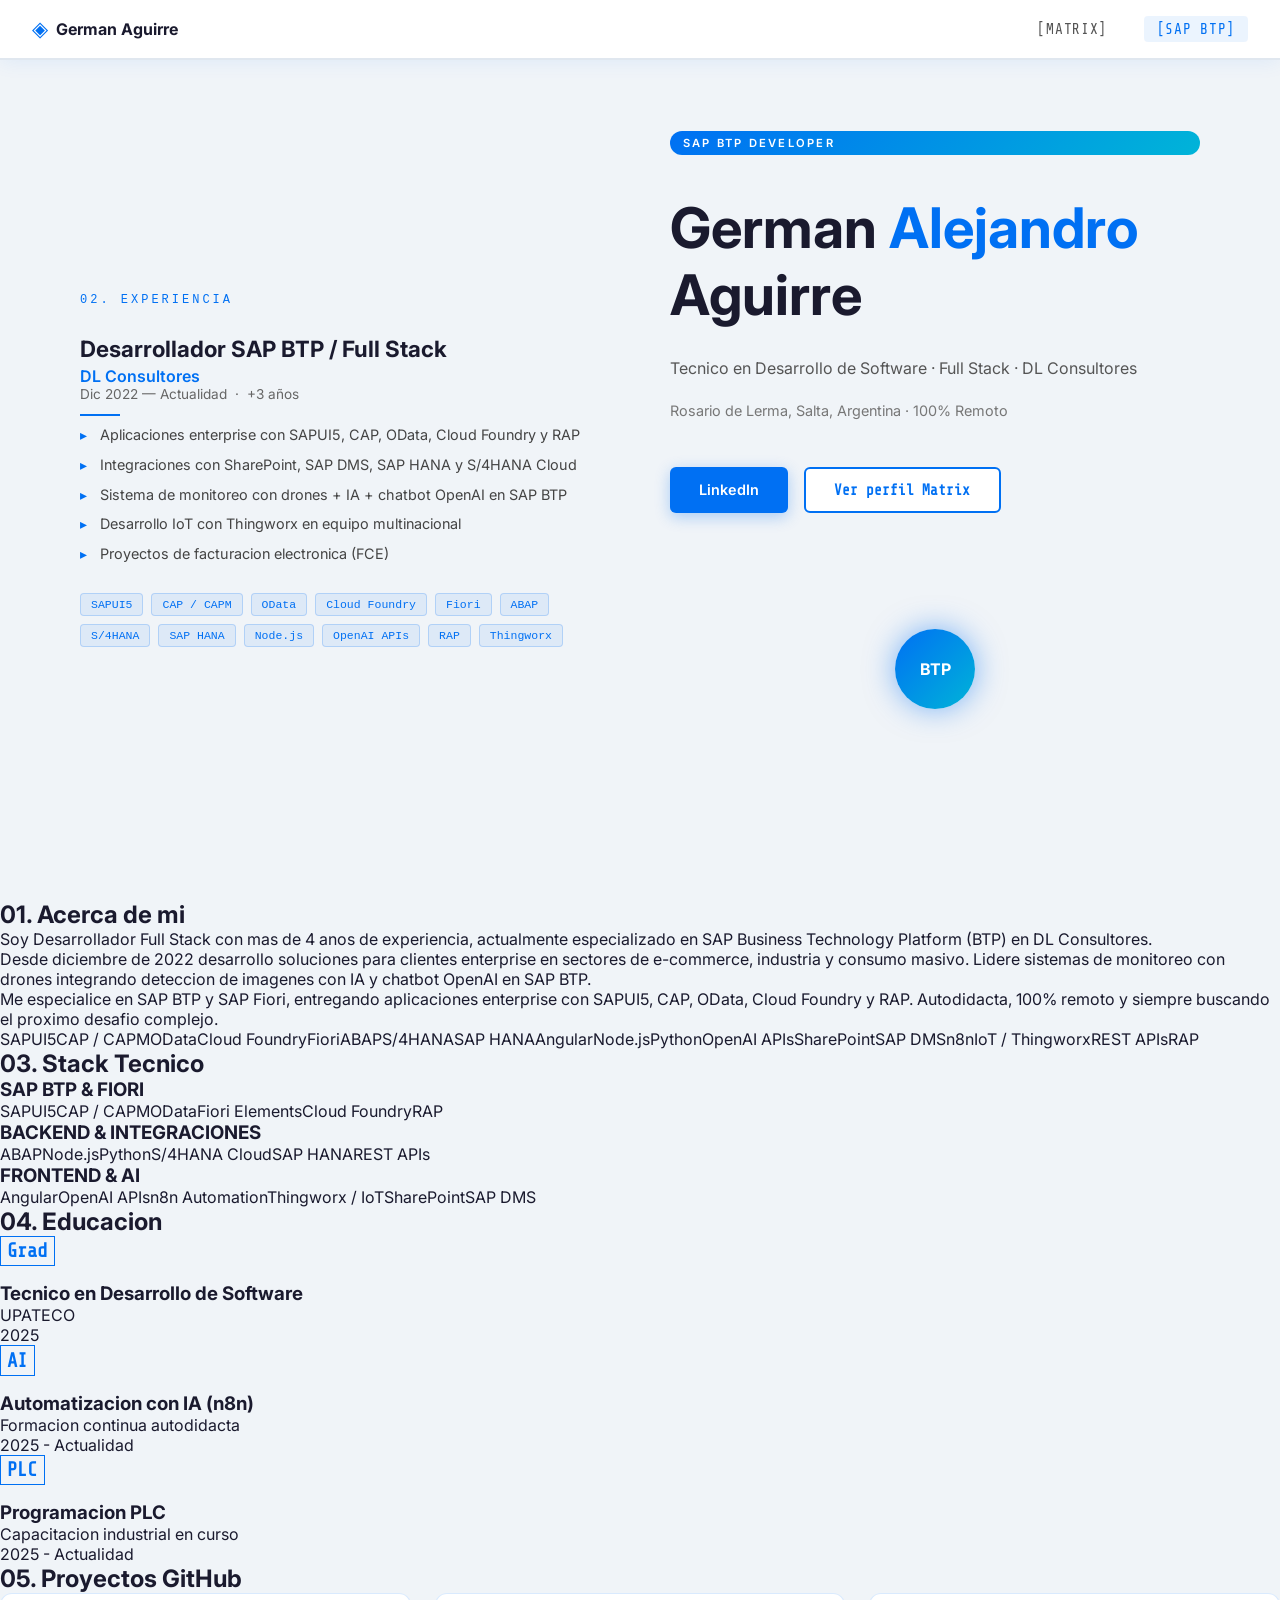
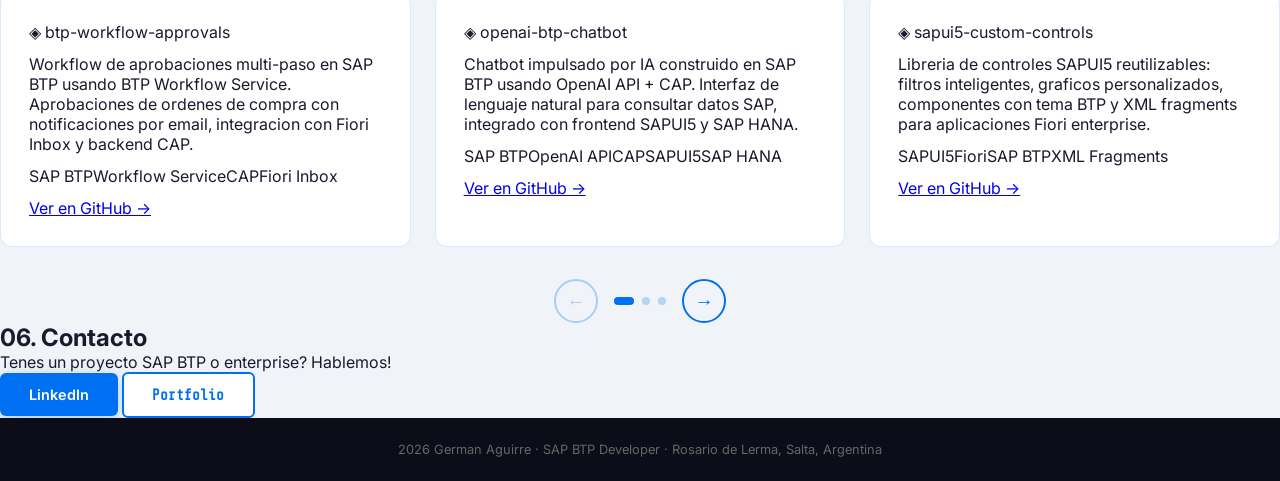
==== commit a37079d5: "Fix carousel card width calculation using JS setCardWidths()" ====
--- a/sap-btp.html
+++ b/sap-btp.html
@@ -9,14 +9,14 @@
     /* ===== BTP HERO TWO-COLUMN LAYOUT ===== */
     .sap-hero {
       min-height: 100vh;
-      display: flex;
+      display: flex !important;
       align-items: center;
       padding: 100px 40px 60px;
     }
     .sap-hero-content {
-      display: grid;
-      grid-template-columns: 1fr 1fr;
-      gap: 60px;
+      display: grid !important;
+      grid-template-columns: 1fr 1fr !important;
+      gap: 60px !important;
       max-width: 1200px;
       margin: 0 auto;
       width: 100%;
@@ -68,7 +68,7 @@
       line-height: 1.5;
     }
     .hero-exp-list li::before {
-      content: '▸';
+      content: '\25B8';
       position: absolute;
       left: 0;
       color: #0070f3;
@@ -105,15 +105,17 @@
     .github-carousel-wrapper {
       position: relative;
       overflow: hidden;
+      width: 100%;
     }
     .github-carousel-track {
       display: flex;
       gap: 24px;
       transition: transform 0.4s cubic-bezier(0.25, 0.46, 0.45, 0.94);
+      width: 100%;
     }
     .github-carousel-card {
-      min-width: calc(33.333% - 16px);
-      flex-shrink: 0;
+      flex: 0 0 auto;
+      width: calc(33.333% - 16px);
       background: #fff;
       border: 1px solid rgba(0,112,243,0.15);
       border-radius: 12px;
@@ -122,6 +124,7 @@
       flex-direction: column;
       gap: 12px;
       transition: transform 0.2s, box-shadow 0.2s;
+      box-sizing: border-box;
     }
     .github-carousel-card:hover {
       transform: translateY(-4px);
@@ -147,6 +150,7 @@
       align-items: center;
       justify-content: center;
       transition: all 0.2s;
+      line-height: 1;
     }
     .carousel-btn:hover {
       background: #0070f3;
@@ -156,9 +160,14 @@
       opacity: 0.3;
       cursor: not-allowed;
     }
+    .carousel-btn:disabled:hover {
+      background: transparent;
+      color: #0070f3;
+    }
     .carousel-dots {
       display: flex;
       gap: 8px;
+      align-items: center;
     }
     .carousel-dot {
       width: 8px;
@@ -170,18 +179,20 @@
     }
     .carousel-dot.active {
       background: #0070f3;
+      width: 20px;
+      border-radius: 4px;
     }
     @media (max-width: 768px) {
       .sap-hero-content {
-        grid-template-columns: 1fr;
-        gap: 40px;
+        grid-template-columns: 1fr !important;
+        gap: 40px !important;
       }
       .hero-experience-left { order: 2; }
       .hero-profile-right { order: 1; }
-      .github-carousel-card { min-width: calc(100% - 0px); }
+      .github-carousel-card { width: 100% !important; }
     }
     @media (max-width: 1024px) and (min-width: 769px) {
-      .github-carousel-card { min-width: calc(50% - 12px); }
+      .github-carousel-card { width: calc(50% - 12px) !important; }
     }
   </style>
 </head>
@@ -208,7 +219,7 @@
         <div>
           <div class="hero-exp-title">Desarrollador SAP BTP / Full Stack</div>
           <div class="hero-exp-company">DL Consultores</div>
-          <div class="hero-exp-dates">Dic 2022 — Actualidad &nbsp;·&nbsp; +3 años</div>
+          <div class="hero-exp-dates">Dic 2022 &mdash; Actualidad &nbsp;&middot;&nbsp; +3 a&ntilde;os</div>
           <div class="hero-exp-divider"></div>
           <ul class="hero-exp-list">
             <li>Aplicaciones enterprise con SAPUI5, CAP, OData, Cloud Foundry y RAP</li>
@@ -318,7 +329,7 @@
   <section class="sap-section" id="projects">
     <h2 class="section-title-sap"><span class="section-num">05.</span> Proyectos GitHub</h2>
 
-    <div class="github-carousel-wrapper">
+    <div class="github-carousel-wrapper" id="carouselWrapper">
       <div class="github-carousel-track" id="carouselTrack">
 
         <div class="github-carousel-card sap-card">
@@ -326,11 +337,11 @@
             <span class="project-icon-sap">&#9672;</span>
             <span class="project-name-sap">btp-workflow-approvals</span>
           </div>
-          <p class="project-desc-sap">Workflow de aprobaciones multi-paso en SAP BTP usando BTP Workflow Service. Aprobaciones de órdenes de compra con notificaciones por email, integración con Fiori Inbox y backend CAP.</p>
+          <p class="project-desc-sap">Workflow de aprobaciones multi-paso en SAP BTP usando BTP Workflow Service. Aprobaciones de ordenes de compra con notificaciones por email, integracion con Fiori Inbox y backend CAP.</p>
           <div class="project-tags-sap">
             <span class="tag-sap">SAP BTP</span><span class="tag-sap">Workflow Service</span><span class="tag-sap">CAP</span><span class="tag-sap">Fiori Inbox</span>
           </div>
-          <a href="https://github.com/Ger678/btp-workflow-approvals" target="_blank" class="project-link-sap">Ver en GitHub →</a>
+          <a href="https://github.com/Ger678/btp-workflow-approvals" target="_blank" class="project-link-sap">Ver en GitHub &rarr;</a>
         </div>
 
         <div class="github-carousel-card sap-card">
@@ -342,7 +353,7 @@
           <div class="project-tags-sap">
             <span class="tag-sap">SAP BTP</span><span class="tag-sap">OpenAI API</span><span class="tag-sap">CAP</span><span class="tag-sap">SAPUI5</span><span class="tag-sap">SAP HANA</span>
           </div>
-          <a href="https://github.com/Ger678/openai-btp-chatbot" target="_blank" class="project-link-sap">Ver en GitHub →</a>
+          <a href="https://github.com/Ger678/openai-btp-chatbot" target="_blank" class="project-link-sap">Ver en GitHub &rarr;</a>
         </div>
 
         <div class="github-carousel-card sap-card">
@@ -350,11 +361,11 @@
             <span class="project-icon-sap">&#9672;</span>
             <span class="project-name-sap">sapui5-custom-controls</span>
           </div>
-          <p class="project-desc-sap">Librería de controles SAPUI5 reutilizables: filtros inteligentes, gráficos personalizados, componentes con tema BTP y XML fragments para aplicaciones Fiori enterprise.</p>
+          <p class="project-desc-sap">Libreria de controles SAPUI5 reutilizables: filtros inteligentes, graficos personalizados, componentes con tema BTP y XML fragments para aplicaciones Fiori enterprise.</p>
           <div class="project-tags-sap">
             <span class="tag-sap">SAPUI5</span><span class="tag-sap">Fiori</span><span class="tag-sap">SAP BTP</span><span class="tag-sap">XML Fragments</span>
           </div>
-          <a href="https://github.com/Ger678/sapui5-custom-controls" target="_blank" class="project-link-sap">Ver en GitHub →</a>
+          <a href="https://github.com/Ger678/sapui5-custom-controls" target="_blank" class="project-link-sap">Ver en GitHub &rarr;</a>
         </div>
 
         <div class="github-carousel-card sap-card">
@@ -362,11 +373,11 @@
             <span class="project-icon-sap">&#9672;</span>
             <span class="project-name-sap">btp-destination-service</span>
           </div>
-          <p class="project-desc-sap">Patrones del SAP BTP Destination Service: conexión a APIs externas, S/4HANA y sistemas on-premise desde Cloud Foundry usando CAP y el Destination Service.</p>
+          <p class="project-desc-sap">Patrones del SAP BTP Destination Service: conexion a APIs externas, S/4HANA y sistemas on-premise desde Cloud Foundry usando CAP y el Destination Service.</p>
           <div class="project-tags-sap">
             <span class="tag-sap">SAP BTP</span><span class="tag-sap">Destination Service</span><span class="tag-sap">Cloud Foundry</span><span class="tag-sap">CAP</span><span class="tag-sap">S/4HANA</span>
           </div>
-          <a href="https://github.com/Ger678/btp-destination-service" target="_blank" class="project-link-sap">Ver en GitHub →</a>
+          <a href="https://github.com/Ger678/btp-destination-service" target="_blank" class="project-link-sap">Ver en GitHub &rarr;</a>
         </div>
 
         <div class="github-carousel-card sap-card">
@@ -374,11 +385,11 @@
             <span class="project-icon-sap">&#9672;</span>
             <span class="project-name-sap">sap-cap-fiori-crud</span>
           </div>
-          <p class="project-desc-sap">Aplicación CRUD completa con SAP CAP (Cloud Application Programming Model) + Fiori Elements. Demuestra modelado CDS, servicios OData y anotaciones SAPUI5 Fiori Elements.</p>
+          <p class="project-desc-sap">Aplicacion CRUD completa con SAP CAP (Cloud Application Programming Model) + Fiori Elements. Demuestra modelado CDS, servicios OData y anotaciones SAPUI5 Fiori Elements.</p>
           <div class="project-tags-sap">
             <span class="tag-sap">CAP</span><span class="tag-sap">CDS</span><span class="tag-sap">OData</span><span class="tag-sap">Fiori Elements</span><span class="tag-sap">SAPUI5</span>
           </div>
-          <a href="https://github.com/Ger678/sap-cap-fiori-crud" target="_blank" class="project-link-sap">Ver en GitHub →</a>
+          <a href="https://github.com/Ger678/sap-cap-fiori-crud" target="_blank" class="project-link-sap">Ver en GitHub &rarr;</a>
         </div>
 
       </div>
@@ -408,77 +419,94 @@
 
   <script src="sap-btp.js"></script>
   <script>
-    // ===== CAROUSEL LOGIC =====
+    /* ===== CAROUSEL LOGIC ===== */
     (function() {
-      const track = document.getElementById('carouselTrack');
-      const prevBtn = document.getElementById('prevBtn');
-      const nextBtn = document.getElementById('nextBtn');
-      const dotsContainer = document.getElementById('carouselDots');
-      const cards = track ? track.querySelectorAll('.github-carousel-card') : [];
-      
-      let currentIndex = 0;
-      let visibleCount = 3;
-      
+      var wrapper = document.getElementById('carouselWrapper');
+      var track = document.getElementById('carouselTrack');
+      var prevBtn = document.getElementById('prevBtn');
+      var nextBtn = document.getElementById('nextBtn');
+      var dotsContainer = document.getElementById('carouselDots');
+      var cards = track ? track.querySelectorAll('.github-carousel-card') : [];
+
+      var currentIndex = 0;
+      var visibleCount = 3;
+
       function getVisibleCount() {
-        const w = window.innerWidth;
+        var w = window.innerWidth;
         if (w <= 768) return 1;
         if (w <= 1024) return 2;
         return 3;
       }
-      
+
+      function setCardWidths() {
+        if (!wrapper || !cards.length) return;
+        var vc = getVisibleCount();
+        var gap = 24;
+        var totalGaps = (vc - 1) * gap;
+        var cardW = (wrapper.offsetWidth - totalGaps) / vc;
+        for (var i = 0; i < cards.length; i++) {
+          cards[i].style.width = cardW + 'px';
+          cards[i].style.minWidth = cardW + 'px';
+          cards[i].style.maxWidth = cardW + 'px';
+          cards[i].style.flexShrink = '0';
+        }
+      }
+
       function getTotalSlides() {
         return Math.max(1, cards.length - visibleCount + 1);
       }
-      
+
       function buildDots() {
         dotsContainer.innerHTML = '';
-        const total = getTotalSlides();
-        for (let i = 0; i < total; i++) {
-          const dot = document.createElement('div');
+        var total = getTotalSlides();
+        for (var i = 0; i < total; i++) {
+          var dot = document.createElement('div');
           dot.className = 'carousel-dot' + (i === 0 ? ' active' : '');
-          dot.addEventListener('click', () => goTo(i));
+          (function(idx) {
+            dot.addEventListener('click', function() { goTo(idx); });
+          })(i);
           dotsContainer.appendChild(dot);
         }
       }
-      
+
       function updateDots() {
-        const dots = dotsContainer.querySelectorAll('.carousel-dot');
-        dots.forEach((d, i) => d.classList.toggle('active', i === currentIndex));
-      }
-      
-      function getCardWidth() {
+        var dots = dotsContainer.querySelectorAll('.carousel-dot');
+        dots.forEach(function(d, i) { d.classList.toggle('active', i === currentIndex); });
+      }
+
+      function getSlideOffset() {
         if (!cards[0]) return 0;
-        const style = window.getComputedStyle(track);
-        const gap = parseInt(style.gap || style.columnGap || '24');
-        return cards[0].offsetWidth + gap;
-      }
-      
+        return cards[0].offsetWidth + 24;
+      }
+
       function goTo(index) {
-        const total = getTotalSlides();
+        var total = getTotalSlides();
         currentIndex = Math.max(0, Math.min(index, total - 1));
-        const offset = currentIndex * getCardWidth();
+        var offset = currentIndex * getSlideOffset();
         track.style.transform = 'translateX(-' + offset + 'px)';
         prevBtn.disabled = currentIndex === 0;
         nextBtn.disabled = currentIndex >= total - 1;
         updateDots();
       }
-      
+
       window.carouselMove = function(dir) {
         goTo(currentIndex + dir);
       };
-      
+
       function init() {
         visibleCount = getVisibleCount();
+        setCardWidths();
         buildDots();
         goTo(0);
       }
-      
+
       window.addEventListener('resize', function() {
         visibleCount = getVisibleCount();
+        setCardWidths();
         buildDots();
         goTo(0);
       });
-      
+
       if (document.readyState === 'loading') {
         document.addEventListener('DOMContentLoaded', init);
       } else {
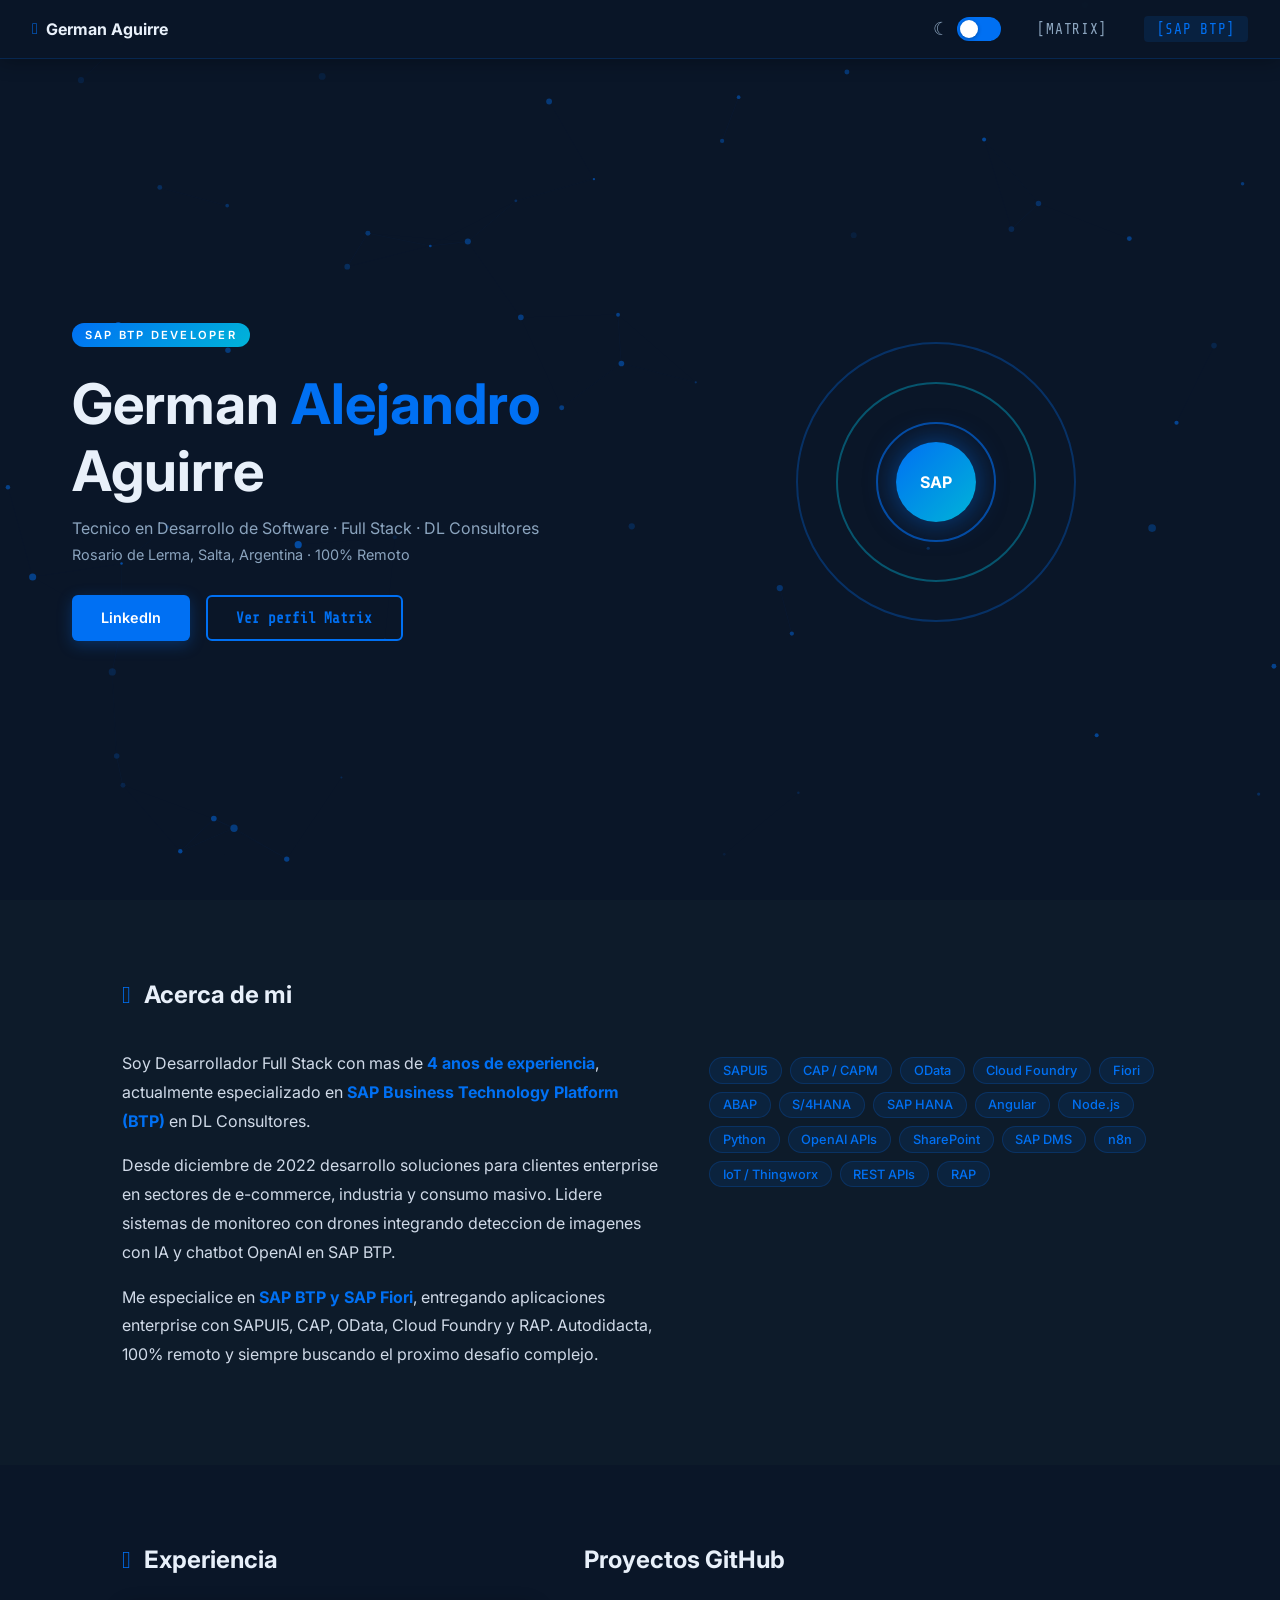
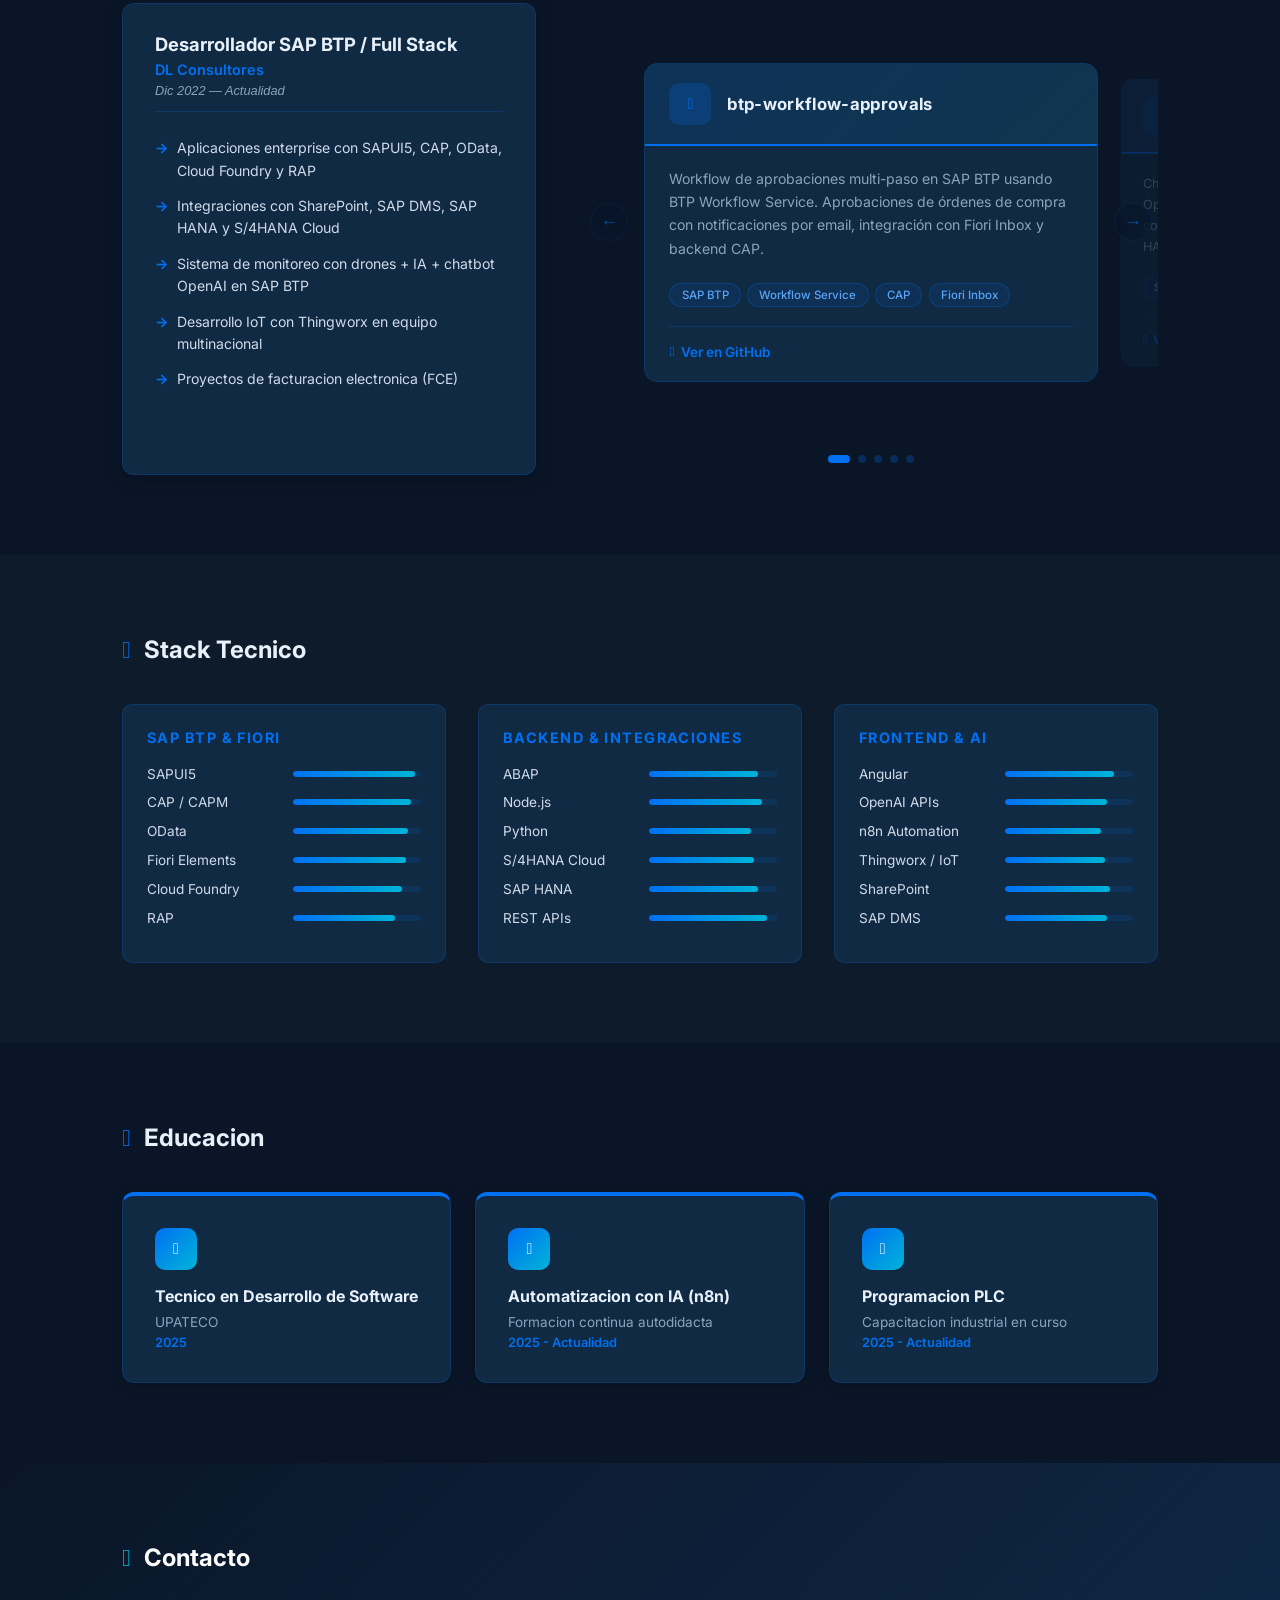
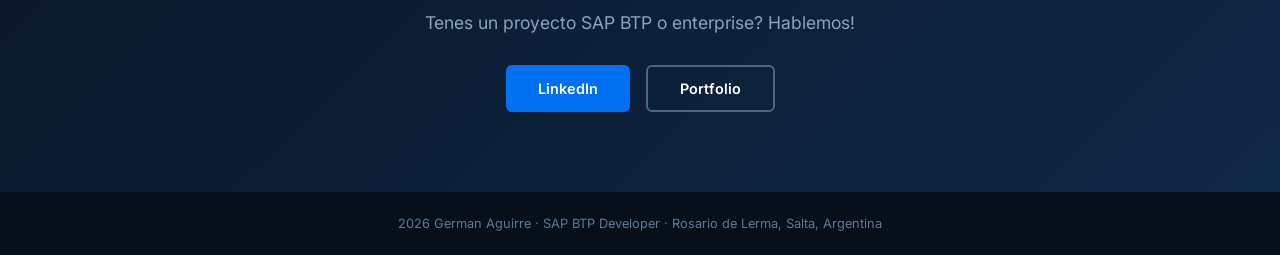
==== commit bf076cc4: "Redesign SAP BTP page: dark theme, carousel, SAP icons, dark/light toggle - Add dark mode as default" ====
--- a/sap-btp.html
+++ b/sap-btp.html
@@ -6,194 +6,8 @@
   <title>German Aguirre | SAP BTP Developer</title>
   <link rel="stylesheet" href="styles.css" />
   <style>
-    /* ===== BTP HERO TWO-COLUMN LAYOUT ===== */
-    .sap-hero {
-      min-height: 100vh;
-      display: flex !important;
-      align-items: center;
-      padding: 100px 40px 60px;
-    }
-    .sap-hero-content {
-      display: grid !important;
-      grid-template-columns: 1fr 1fr !important;
-      gap: 60px !important;
-      max-width: 1200px;
-      margin: 0 auto;
-      width: 100%;
-      align-items: center;
-    }
-    /* Left column: Experience */
-    .hero-experience-left {
-      display: flex;
-      flex-direction: column;
-      gap: 20px;
-    }
-    .hero-exp-label {
-      font-family: 'Courier New', monospace;
-      font-size: 0.75rem;
-      color: #0070f3;
-      text-transform: uppercase;
-      letter-spacing: 3px;
-      margin-bottom: 8px;
-    }
-    .hero-exp-title {
-      font-size: 1.4rem;
-      font-weight: 700;
-      color: #1a1a2e;
-      margin-bottom: 4px;
-    }
-    .hero-exp-company {
-      font-size: 1rem;
-      color: #0070f3;
-      font-weight: 600;
-    }
-    .hero-exp-dates {
-      font-size: 0.85rem;
-      color: #666;
-      margin-bottom: 12px;
-    }
-    .hero-exp-list {
-      list-style: none;
-      padding: 0;
-      margin: 0;
-      display: flex;
-      flex-direction: column;
-      gap: 8px;
-    }
-    .hero-exp-list li {
-      font-size: 0.9rem;
-      color: #444;
-      padding-left: 20px;
-      position: relative;
-      line-height: 1.5;
-    }
-    .hero-exp-list li::before {
-      content: '\25B8';
-      position: absolute;
-      left: 0;
-      color: #0070f3;
-    }
-    .hero-exp-divider {
-      width: 40px;
-      height: 2px;
-      background: #0070f3;
-      margin: 8px 0;
-    }
-    .hero-tech-chips {
-      display: flex;
-      flex-wrap: wrap;
-      gap: 8px;
-      margin-top: 8px;
-    }
-    .hero-chip {
-      font-size: 0.72rem;
-      padding: 4px 10px;
-      border-radius: 4px;
-      background: rgba(0,112,243,0.08);
-      color: #0070f3;
-      border: 1px solid rgba(0,112,243,0.2);
-      font-family: 'Courier New', monospace;
-    }
-    /* Right column: Profile */
-    .hero-profile-right {
-      display: flex;
-      flex-direction: column;
-      gap: 16px;
-    }
-
-    /* ===== GITHUB CAROUSEL ===== */
-    .github-carousel-wrapper {
-      position: relative;
-      overflow: hidden;
-      width: 100%;
-    }
-    .github-carousel-track {
-      display: flex;
-      gap: 24px;
-      transition: transform 0.4s cubic-bezier(0.25, 0.46, 0.45, 0.94);
-      width: 100%;
-    }
-    .github-carousel-card {
-      flex: 0 0 auto;
-      width: calc(33.333% - 16px);
-      background: #fff;
-      border: 1px solid rgba(0,112,243,0.15);
-      border-radius: 12px;
-      padding: 28px;
-      display: flex;
-      flex-direction: column;
-      gap: 12px;
-      transition: transform 0.2s, box-shadow 0.2s;
-      box-sizing: border-box;
-    }
-    .github-carousel-card:hover {
-      transform: translateY(-4px);
-      box-shadow: 0 12px 40px rgba(0,112,243,0.12);
-    }
-    .carousel-controls {
-      display: flex;
-      justify-content: center;
-      align-items: center;
-      gap: 16px;
-      margin-top: 32px;
-    }
-    .carousel-btn {
-      width: 44px;
-      height: 44px;
-      border-radius: 50%;
-      border: 2px solid #0070f3;
-      background: transparent;
-      color: #0070f3;
-      font-size: 1.2rem;
-      cursor: pointer;
-      display: flex;
-      align-items: center;
-      justify-content: center;
-      transition: all 0.2s;
-      line-height: 1;
-    }
-    .carousel-btn:hover {
-      background: #0070f3;
-      color: #fff;
-    }
-    .carousel-btn:disabled {
-      opacity: 0.3;
-      cursor: not-allowed;
-    }
-    .carousel-btn:disabled:hover {
-      background: transparent;
-      color: #0070f3;
-    }
-    .carousel-dots {
-      display: flex;
-      gap: 8px;
-      align-items: center;
-    }
-    .carousel-dot {
-      width: 8px;
-      height: 8px;
-      border-radius: 50%;
-      background: rgba(0,112,243,0.25);
-      cursor: pointer;
-      transition: background 0.2s;
-    }
-    .carousel-dot.active {
-      background: #0070f3;
-      width: 20px;
-      border-radius: 4px;
-    }
-    @media (max-width: 768px) {
-      .sap-hero-content {
-        grid-template-columns: 1fr !important;
-        gap: 40px !important;
-      }
-      .hero-experience-left { order: 2; }
-      .hero-profile-right { order: 1; }
-      .github-carousel-card { width: 100% !important; }
-    }
-    @media (max-width: 1024px) and (min-width: 769px) {
-      .github-carousel-card { width: calc(50% - 12px) !important; }
-    }
+    @font-face{font-family:'SAP-icons';src:url('https://openui5.hana.ondemand.com/resources/sap/ui/core/themes/base/fonts/SAP-icons.woff2') format('woff2');font-weight:normal;font-style:normal}
+    .sap-icon{font-family:'SAP-icons';speak:none;font-style:normal;font-weight:400;-webkit-font-smoothing:antialiased;font-size:inherit;line-height:1}
   </style>
 </head>
 <body class="sap-page">
@@ -201,317 +15,326 @@
   <div id="transitionOverlay" class="hidden"></div>
   <nav class="sap-nav">
     <div class="nav-brand">
-      <span class="brand-icon">&#9672;</span>
+      <span class="brand-icon sap-icon">&#xe1c4;</span>
       <span class="brand-text">German Aguirre</span>
     </div>
-    <div class="nav-links">
-      <a href="index.html" class="nav-link-sap" onclick="triggerSAPExit(event)">[MATRIX]</a>
-      <a href="sap-btp.html" class="nav-link-sap active">[SAP BTP]</a>
+    <div class="nav-right">
+      <div class="theme-toggle" onclick="toggleTheme()" title="Cambiar tema">
+        <span class="toggle-label" id="themeIcon">&#9790;</span>
+        <div class="toggle-track"><div class="toggle-knob"></div></div>
+      </div>
+      <div class="nav-links">
+        <a href="index.html" class="nav-link-sap" onclick="triggerSAPExit(event)">[MATRIX]</a>
+        <a href="sap-btp.html" class="nav-link-sap active">[SAP BTP]</a>
+      </div>
     </div>
   </nav>
-
   <section class="sap-hero">
     <div class="sap-hero-content">
-
-      <!-- LEFT COLUMN: BTP Experience -->
-      <div class="hero-experience-left">
-        <div class="hero-exp-label">02. Experiencia</div>
-        <div>
-          <div class="hero-exp-title">Desarrollador SAP BTP / Full Stack</div>
-          <div class="hero-exp-company">DL Consultores</div>
-          <div class="hero-exp-dates">Dic 2022 &mdash; Actualidad &nbsp;&middot;&nbsp; +3 a&ntilde;os</div>
-          <div class="hero-exp-divider"></div>
-          <ul class="hero-exp-list">
-            <li>Aplicaciones enterprise con SAPUI5, CAP, OData, Cloud Foundry y RAP</li>
-            <li>Integraciones con SharePoint, SAP DMS, SAP HANA y S/4HANA Cloud</li>
-            <li>Sistema de monitoreo con drones + IA + chatbot OpenAI en SAP BTP</li>
-            <li>Desarrollo IoT con Thingworx en equipo multinacional</li>
-            <li>Proyectos de facturacion electronica (FCE)</li>
-          </ul>
-        </div>
-        <div class="hero-tech-chips">
-          <span class="hero-chip">SAPUI5</span>
-          <span class="hero-chip">CAP / CAPM</span>
-          <span class="hero-chip">OData</span>
-          <span class="hero-chip">Cloud Foundry</span>
-          <span class="hero-chip">Fiori</span>
-          <span class="hero-chip">ABAP</span>
-          <span class="hero-chip">S/4HANA</span>
-          <span class="hero-chip">SAP HANA</span>
-          <span class="hero-chip">Node.js</span>
-          <span class="hero-chip">OpenAI APIs</span>
-          <span class="hero-chip">RAP</span>
-          <span class="hero-chip">Thingworx</span>
-        </div>
-      </div>
-
-      <!-- RIGHT COLUMN: Profile -->
-      <div class="hero-profile-right">
-        <div class="sap-badge">SAP BTP DEVELOPER</div>
-        <h1 class="sap-title">German <span class="highlight-sap">Alejandro</span> Aguirre</h1>
-        <p class="sap-subtitle">Tecnico en Desarrollo de Software &middot; Full Stack &middot; DL Consultores</p>
-        <p class="sap-location">Rosario de Lerma, Salta, Argentina &middot; 100% Remoto</p>
-        <div class="sap-cta">
-          <a href="https://www.linkedin.com/in/german-aguirre/" target="_blank" class="btn-sap primary">LinkedIn</a>
-          <a href="index.html" class="btn-sap secondary" onclick="triggerSAPExit(event)">Ver perfil Matrix</a>
-        </div>
-        <div class="btp-sphere">
-          <div class="sphere-ring-1"></div>
-          <div class="sphere-ring-2"></div>
-          <div class="sphere-ring-3"></div>
-          <div class="sphere-core">BTP</div>
-        </div>
-      </div>
-
-    </div>
-  </section>
-
-  <section class="sap-section" id="about">
-    <h2 class="section-title-sap"><span class="section-num">01.</span> Acerca de mi</h2>
-    <div class="about-sap-content">
-      <p class="about-sap-text">Soy Desarrollador Full Stack con mas de 4 anos de experiencia, actualmente especializado en SAP Business Technology Platform (BTP) en DL Consultores.</p>
-      <p class="about-sap-text">Desde diciembre de 2022 desarrollo soluciones para clientes enterprise en sectores de e-commerce, industria y consumo masivo. Lidere sistemas de monitoreo con drones integrando deteccion de imagenes con IA y chatbot OpenAI en SAP BTP.</p>
-      <p class="about-sap-text">Me especialice en SAP BTP y SAP Fiori, entregando aplicaciones enterprise con SAPUI5, CAP, OData, Cloud Foundry y RAP. Autodidacta, 100% remoto y siempre buscando el proximo desafio complejo.</p>
-      <div class="skills-grid-sap">
-        <span class="skill-tag-sap">SAPUI5</span><span class="skill-tag-sap">CAP / CAPM</span><span class="skill-tag-sap">OData</span><span class="skill-tag-sap">Cloud Foundry</span><span class="skill-tag-sap">Fiori</span><span class="skill-tag-sap">ABAP</span><span class="skill-tag-sap">S/4HANA</span><span class="skill-tag-sap">SAP HANA</span><span class="skill-tag-sap">Angular</span><span class="skill-tag-sap">Node.js</span><span class="skill-tag-sap">Python</span><span class="skill-tag-sap">OpenAI APIs</span><span class="skill-tag-sap">SharePoint</span><span class="skill-tag-sap">SAP DMS</span><span class="skill-tag-sap">n8n</span><span class="skill-tag-sap">IoT / Thingworx</span><span class="skill-tag-sap">REST APIs</span><span class="skill-tag-sap">RAP</span>
-      </div>
-    </div>
-  </section>
-
-  <section class="sap-section" id="stack">
-    <h2 class="section-title-sap"><span class="section-num">03.</span> Stack Tecnico</h2>
-    <div class="stack-grid-sap">
-      <div class="stack-category">
-        <h3 class="stack-cat-title">SAP BTP &amp; FIORI</h3>
-        <div class="stack-items">
-          <span class="stack-item">SAPUI5</span><span class="stack-item">CAP / CAPM</span><span class="stack-item">OData</span><span class="stack-item">Fiori Elements</span><span class="stack-item">Cloud Foundry</span><span class="stack-item">RAP</span>
-        </div>
-      </div>
-      <div class="stack-category">
-        <h3 class="stack-cat-title">BACKEND &amp; INTEGRACIONES</h3>
-        <div class="stack-items">
-          <span class="stack-item">ABAP</span><span class="stack-item">Node.js</span><span class="stack-item">Python</span><span class="stack-item">S/4HANA Cloud</span><span class="stack-item">SAP HANA</span><span class="stack-item">REST APIs</span>
-        </div>
-      </div>
-      <div class="stack-category">
-        <h3 class="stack-cat-title">FRONTEND &amp; AI</h3>
-        <div class="stack-items">
-          <span class="stack-item">Angular</span><span class="stack-item">OpenAI APIs</span><span class="stack-item">n8n Automation</span><span class="stack-item">Thingworx / IoT</span><span class="stack-item">SharePoint</span><span class="stack-item">SAP DMS</span>
-        </div>
-      </div>
-    </div>
-  </section>
-
-  <section class="sap-section" id="education">
-    <h2 class="section-title-sap"><span class="section-num">04.</span> Educacion</h2>
-    <div class="edu-grid-sap">
-      <div class="edu-card-sap">
-        <div class="edu-icon">Grad</div>
-        <h3>Tecnico en Desarrollo de Software</h3>
-        <p class="edu-org">UPATECO</p>
-        <p class="edu-date">2025</p>
-      </div>
-      <div class="edu-card-sap">
-        <div class="edu-icon">AI</div>
-        <h3>Automatizacion con IA (n8n)</h3>
-        <p class="edu-org">Formacion continua autodidacta</p>
-        <p class="edu-date">2025 - Actualidad</p>
-      </div>
-      <div class="edu-card-sap">
-        <div class="edu-icon">PLC</div>
-        <h3>Programacion PLC</h3>
-        <p class="edu-org">Capacitacion industrial en curso</p>
-        <p class="edu-date">2025 - Actualidad</p>
-      </div>
-    </div>
-  </section>
-
-  <section class="sap-section" id="projects">
-    <h2 class="section-title-sap"><span class="section-num">05.</span> Proyectos GitHub</h2>
-
-    <div class="github-carousel-wrapper" id="carouselWrapper">
-      <div class="github-carousel-track" id="carouselTrack">
-
-        <div class="github-carousel-card sap-card">
-          <div class="project-header-sap">
-            <span class="project-icon-sap">&#9672;</span>
-            <span class="project-name-sap">btp-workflow-approvals</span>
+      <div class="sap-badge">SAP BTP DEVELOPER</div>
+      <h1 class="sap-title">German <span class="highlight-sap">Alejandro</span> Aguirre</h1>
+      <p class="sap-subtitle">Tecnico en Desarrollo de Software &middot; Full Stack &middot; DL Consultores</p>
+      <p class="sap-location">Rosario de Lerma, Salta, Argentina &middot; 100% Remoto</p>
+      <div class="sap-cta">
+        <a href="https://www.linkedin.com/in/german-aguirre/" target="_blank" class="btn-sap primary">LinkedIn</a>
+        <a href="index.html" class="btn-sap secondary" onclick="triggerSAPExit(event)">Ver perfil Matrix</a>
+      </div>
+    </div>
+    <div class="sap-hero-visual">
+      <div class="btp-sphere">
+        <div class="sphere-ring ring-1"></div>
+        <div class="sphere-ring ring-2"></div>
+        <div class="sphere-ring ring-3"></div>
+        <div class="sphere-core"><span>SAP</span></div>
+      </div>
+    </div>
+  </section>
+  <section class="sap-about">
+    <div class="container">
+      <h2 class="sap-section-title"><span class="sap-accent"><span class="sap-icon">&#xe038;</span></span> Acerca de mi</h2>
+      <div class="about-grid">
+        <div class="about-text">
+          <p>Soy Desarrollador Full Stack con mas de <strong>4 anos de experiencia</strong>, actualmente especializado en <strong>SAP Business Technology Platform (BTP)</strong> en DL Consultores.</p>
+          <p>Desde diciembre de 2022 desarrollo soluciones para clientes enterprise en sectores de e-commerce, industria y consumo masivo. Lidere sistemas de monitoreo con drones integrando deteccion de imagenes con IA y chatbot OpenAI en SAP BTP.</p>
+          <p>Me especialice en <strong>SAP BTP y SAP Fiori</strong>, entregando aplicaciones enterprise con SAPUI5, CAP, OData, Cloud Foundry y RAP. Autodidacta, 100% remoto y siempre buscando el proximo desafio complejo.</p>
+        </div>
+        <div class="about-tags">
+          <span class="tag">SAPUI5</span>
+          <span class="tag">CAP / CAPM</span>
+          <span class="tag">OData</span>
+          <span class="tag">Cloud Foundry</span>
+          <span class="tag">Fiori</span>
+          <span class="tag">ABAP</span>
+          <span class="tag">S/4HANA</span>
+          <span class="tag">SAP HANA</span>
+          <span class="tag">Angular</span>
+          <span class="tag">Node.js</span>
+          <span class="tag">Python</span>
+          <span class="tag">OpenAI APIs</span>
+          <span class="tag">SharePoint</span>
+          <span class="tag">SAP DMS</span>
+          <span class="tag">n8n</span>
+          <span class="tag">IoT / Thingworx</span>
+          <span class="tag">REST APIs</span>
+          <span class="tag">RAP</span>
+        </div>
+      </div>
+    </div>
+  </section>
+  <section class="sap-experience">
+    <div class="container exp-projects-grid">
+      <div class="exp-col">
+        <h2 class="sap-section-title"><span class="sap-accent"><span class="sap-icon">&#xe093;</span></span> Experiencia</h2>
+        <div class="timeline">
+          <div class="timeline-item">
+            <div class="tl-content">
+              <div class="tl-header">
+                <h3>Desarrollador SAP BTP / Full Stack</h3>
+                <span class="tl-company">DL Consultores</span>
+                <span class="tl-date">Dic 2022 &mdash; Actualidad</span>
+              </div>
+              <ul class="tl-bullets">
+                <li>Aplicaciones enterprise con SAPUI5, CAP, OData, Cloud Foundry y RAP</li>
+                <li>Integraciones con SharePoint, SAP DMS, SAP HANA y S/4HANA Cloud</li>
+                <li>Sistema de monitoreo con drones + IA + chatbot OpenAI en SAP BTP</li>
+                <li>Desarrollo IoT con Thingworx en equipo multinacional</li>
+                <li>Proyectos de facturacion electronica (FCE)</li>
+              </ul>
+            </div>
           </div>
-          <p class="project-desc-sap">Workflow de aprobaciones multi-paso en SAP BTP usando BTP Workflow Service. Aprobaciones de ordenes de compra con notificaciones por email, integracion con Fiori Inbox y backend CAP.</p>
-          <div class="project-tags-sap">
-            <span class="tag-sap">SAP BTP</span><span class="tag-sap">Workflow Service</span><span class="tag-sap">CAP</span><span class="tag-sap">Fiori Inbox</span>
+        </div>
+      </div>
+      <div class="proj-col">
+        <h2 class="sap-section-title">Proyectos GitHub</h2>
+        <div class="project-carousel">
+          <div class="carousel-track">
+            <div class="project-card">
+              <div class="project-card-top">
+                <span class="project-icon-box sap-icon">&#xe0ab;</span>
+                <h3>btp-workflow-approvals</h3>
+              </div>
+              <div class="project-card-body">
+                <p class="project-desc">Workflow de aprobaciones multi-paso en SAP BTP usando BTP Workflow Service. Aprobaciones de órdenes de compra con notificaciones por email, integración con Fiori Inbox y backend CAP.</p>
+                <div class="project-tech">
+                  <span class="tech-tag">SAP BTP</span>
+                  <span class="tech-tag">Workflow Service</span>
+                  <span class="tech-tag">CAP</span>
+                  <span class="tech-tag">Fiori Inbox</span>
+                </div>
+                <div class="project-actions">
+                  <a href="https://github.com/Ger678/btp-workflow-approvals" target="_blank" class="project-link"><span class="sap-icon">&#xe1c4;</span> Ver en GitHub</a>
+                </div>
+              </div>
+            </div>
+            <div class="project-card">
+              <div class="project-card-top">
+                <span class="project-icon-box sap-icon">&#xe007;</span>
+                <h3>openai-btp-chatbot</h3>
+              </div>
+              <div class="project-card-body">
+                <p class="project-desc">Chatbot impulsado por IA construido en SAP BTP usando OpenAI API + CAP. Interfaz de lenguaje natural para consultar datos SAP, integrado con frontend SAPUI5 y SAP HANA.</p>
+                <div class="project-tech">
+                  <span class="tech-tag">SAP BTP</span>
+                  <span class="tech-tag">OpenAI API</span>
+                  <span class="tech-tag">CAP</span>
+                  <span class="tech-tag">SAPUI5</span>
+                  <span class="tech-tag">SAP HANA</span>
+                </div>
+                <div class="project-actions">
+                  <a href="https://github.com/Ger678/openai-btp-chatbot" target="_blank" class="project-link"><span class="sap-icon">&#xe1c4;</span> Ver en GitHub</a>
+                </div>
+              </div>
+            </div>
+            <div class="project-card">
+              <div class="project-card-top">
+                <span class="project-icon-box sap-icon">&#xe0a5;</span>
+                <h3>sapui5-custom-controls</h3>
+              </div>
+              <div class="project-card-body">
+                <p class="project-desc">Librería de controles SAPUI5 reutilizables: filtros inteligentes, gráficos personalizados, componentes con tema BTP y XML fragments para aplicaciones Fiori enterprise.</p>
+                <div class="project-tech">
+                  <span class="tech-tag">SAPUI5</span>
+                  <span class="tech-tag">Fiori</span>
+                  <span class="tech-tag">SAP BTP</span>
+                  <span class="tech-tag">XML Fragments</span>
+                </div>
+                <div class="project-actions">
+                  <a href="https://github.com/Ger678/sapui5-custom-controls" target="_blank" class="project-link"><span class="sap-icon">&#xe1c4;</span> Ver en GitHub</a>
+                </div>
+              </div>
+            </div>
+            <div class="project-card">
+              <div class="project-card-top">
+                <span class="project-icon-box sap-icon">&#xe06e;</span>
+                <h3>btp-destination-service</h3>
+              </div>
+              <div class="project-card-body">
+                <p class="project-desc">Patrones del SAP BTP Destination Service: conexión a APIs externas, S/4HANA y sistemas on-premise desde Cloud Foundry usando CAP y el Destination Service.</p>
+                <div class="project-tech">
+                  <span class="tech-tag">SAP BTP</span>
+                  <span class="tech-tag">Destination Service</span>
+                  <span class="tech-tag">Cloud Foundry</span>
+                  <span class="tech-tag">CAP</span>
+                  <span class="tech-tag">S/4HANA</span>
+                </div>
+                <div class="project-actions">
+                  <a href="https://github.com/Ger678/btp-destination-service" target="_blank" class="project-link"><span class="sap-icon">&#xe1c4;</span> Ver en GitHub</a>
+                </div>
+              </div>
+            </div>
+            <div class="project-card">
+              <div class="project-card-top">
+                <span class="project-icon-box sap-icon">&#xe148;</span>
+                <h3>sap-cap-fiori-crud</h3>
+              </div>
+              <div class="project-card-body">
+                <p class="project-desc">Aplicación CRUD completa con SAP CAP (Cloud Application Programming Model) + Fiori Elements. Demuestra modelado CDS, servicios OData y anotaciones SAPUI5 Fiori Elements.</p>
+                <div class="project-tech">
+                  <span class="tech-tag">CAP</span>
+                  <span class="tech-tag">CDS</span>
+                  <span class="tech-tag">OData</span>
+                  <span class="tech-tag">Fiori Elements</span>
+                  <span class="tech-tag">SAPUI5</span>
+                </div>
+                <div class="project-actions">
+                  <a href="https://github.com/Ger678/sap-cap-fiori-crud" target="_blank" class="project-link"><span class="sap-icon">&#xe1c4;</span> Ver en GitHub</a>
+                </div>
+              </div>
+            </div>
           </div>
-          <a href="https://github.com/Ger678/btp-workflow-approvals" target="_blank" class="project-link-sap">Ver en GitHub &rarr;</a>
-        </div>
-
-        <div class="github-carousel-card sap-card">
-          <div class="project-header-sap">
-            <span class="project-icon-sap">&#9672;</span>
-            <span class="project-name-sap">openai-btp-chatbot</span>
-          </div>
-          <p class="project-desc-sap">Chatbot impulsado por IA construido en SAP BTP usando OpenAI API + CAP. Interfaz de lenguaje natural para consultar datos SAP, integrado con frontend SAPUI5 y SAP HANA.</p>
-          <div class="project-tags-sap">
-            <span class="tag-sap">SAP BTP</span><span class="tag-sap">OpenAI API</span><span class="tag-sap">CAP</span><span class="tag-sap">SAPUI5</span><span class="tag-sap">SAP HANA</span>
-          </div>
-          <a href="https://github.com/Ger678/openai-btp-chatbot" target="_blank" class="project-link-sap">Ver en GitHub &rarr;</a>
-        </div>
-
-        <div class="github-carousel-card sap-card">
-          <div class="project-header-sap">
-            <span class="project-icon-sap">&#9672;</span>
-            <span class="project-name-sap">sapui5-custom-controls</span>
-          </div>
-          <p class="project-desc-sap">Libreria de controles SAPUI5 reutilizables: filtros inteligentes, graficos personalizados, componentes con tema BTP y XML fragments para aplicaciones Fiori enterprise.</p>
-          <div class="project-tags-sap">
-            <span class="tag-sap">SAPUI5</span><span class="tag-sap">Fiori</span><span class="tag-sap">SAP BTP</span><span class="tag-sap">XML Fragments</span>
-          </div>
-          <a href="https://github.com/Ger678/sapui5-custom-controls" target="_blank" class="project-link-sap">Ver en GitHub &rarr;</a>
-        </div>
-
-        <div class="github-carousel-card sap-card">
-          <div class="project-header-sap">
-            <span class="project-icon-sap">&#9672;</span>
-            <span class="project-name-sap">btp-destination-service</span>
-          </div>
-          <p class="project-desc-sap">Patrones del SAP BTP Destination Service: conexion a APIs externas, S/4HANA y sistemas on-premise desde Cloud Foundry usando CAP y el Destination Service.</p>
-          <div class="project-tags-sap">
-            <span class="tag-sap">SAP BTP</span><span class="tag-sap">Destination Service</span><span class="tag-sap">Cloud Foundry</span><span class="tag-sap">CAP</span><span class="tag-sap">S/4HANA</span>
-          </div>
-          <a href="https://github.com/Ger678/btp-destination-service" target="_blank" class="project-link-sap">Ver en GitHub &rarr;</a>
-        </div>
-
-        <div class="github-carousel-card sap-card">
-          <div class="project-header-sap">
-            <span class="project-icon-sap">&#9672;</span>
-            <span class="project-name-sap">sap-cap-fiori-crud</span>
-          </div>
-          <p class="project-desc-sap">Aplicacion CRUD completa con SAP CAP (Cloud Application Programming Model) + Fiori Elements. Demuestra modelado CDS, servicios OData y anotaciones SAPUI5 Fiori Elements.</p>
-          <div class="project-tags-sap">
-            <span class="tag-sap">CAP</span><span class="tag-sap">CDS</span><span class="tag-sap">OData</span><span class="tag-sap">Fiori Elements</span><span class="tag-sap">SAPUI5</span>
-          </div>
-          <a href="https://github.com/Ger678/sap-cap-fiori-crud" target="_blank" class="project-link-sap">Ver en GitHub &rarr;</a>
-        </div>
-
-      </div>
-    </div>
-
-    <div class="carousel-controls">
-      <button class="carousel-btn" id="prevBtn" onclick="carouselMove(-1)" disabled>&#8592;</button>
-      <div class="carousel-dots" id="carouselDots"></div>
-      <button class="carousel-btn" id="nextBtn" onclick="carouselMove(1)">&#8594;</button>
-    </div>
-  </section>
-
-  <section class="sap-section" id="contact">
-    <h2 class="section-title-sap"><span class="section-num">06.</span> Contacto</h2>
-    <div class="contact-sap">
-      <p class="contact-sap-text">Tenes un proyecto SAP BTP o enterprise? Hablemos!</p>
-      <div class="contact-links-sap">
-        <a href="https://www.linkedin.com/in/german-aguirre/" target="_blank" class="btn-sap primary">LinkedIn</a>
-        <a href="index.html" onclick="triggerSAPExit(event)" class="btn-sap secondary">Portfolio</a>
-      </div>
-    </div>
-  </section>
-
+          <button class="carousel-btn carousel-prev" aria-label="Proyecto anterior" onclick="moveCarousel(-1)">&#8592;</button>
+          <button class="carousel-btn carousel-next" aria-label="Proyecto siguiente" onclick="moveCarousel(1)">&#8594;</button>
+        </div>
+        <div class="carousel-dots-bar" id="carouselDots"></div>
+      </div>
+    </div>
+  </section>
+  <section class="sap-skills">
+    <div class="container">
+      <h2 class="sap-section-title"><span class="sap-accent"><span class="sap-icon">&#xe0a5;</span></span> Stack Tecnico</h2>
+      <div class="skills-grid">
+        <div class="skill-category">
+          <h4 class="skill-cat-title">SAP BTP &amp; Fiori</h4>
+          <div class="skill-item"><span>SAPUI5</span><div class="skill-bar"><div class="skill-fill" style="--w:95%"></div></div></div>
+          <div class="skill-item"><span>CAP / CAPM</span><div class="skill-bar"><div class="skill-fill" style="--w:92%"></div></div></div>
+          <div class="skill-item"><span>OData</span><div class="skill-bar"><div class="skill-fill" style="--w:90%"></div></div></div>
+          <div class="skill-item"><span>Fiori Elements</span><div class="skill-bar"><div class="skill-fill" style="--w:88%"></div></div></div>
+          <div class="skill-item"><span>Cloud Foundry</span><div class="skill-bar"><div class="skill-fill" style="--w:85%"></div></div></div>
+          <div class="skill-item"><span>RAP</span><div class="skill-bar"><div class="skill-fill" style="--w:80%"></div></div></div>
+        </div>
+        <div class="skill-category">
+          <h4 class="skill-cat-title">Backend &amp; Integraciones</h4>
+          <div class="skill-item"><span>ABAP</span><div class="skill-bar"><div class="skill-fill" style="--w:85%"></div></div></div>
+          <div class="skill-item"><span>Node.js</span><div class="skill-bar"><div class="skill-fill" style="--w:88%"></div></div></div>
+          <div class="skill-item"><span>Python</span><div class="skill-bar"><div class="skill-fill" style="--w:80%"></div></div></div>
+          <div class="skill-item"><span>S/4HANA Cloud</span><div class="skill-bar"><div class="skill-fill" style="--w:82%"></div></div></div>
+          <div class="skill-item"><span>SAP HANA</span><div class="skill-bar"><div class="skill-fill" style="--w:85%"></div></div></div>
+          <div class="skill-item"><span>REST APIs</span><div class="skill-bar"><div class="skill-fill" style="--w:92%"></div></div></div>
+        </div>
+        <div class="skill-category">
+          <h4 class="skill-cat-title">Frontend &amp; AI</h4>
+          <div class="skill-item"><span>Angular</span><div class="skill-bar"><div class="skill-fill" style="--w:85%"></div></div></div>
+          <div class="skill-item"><span>OpenAI APIs</span><div class="skill-bar"><div class="skill-fill" style="--w:80%"></div></div></div>
+          <div class="skill-item"><span>n8n Automation</span><div class="skill-bar"><div class="skill-fill" style="--w:75%"></div></div></div>
+          <div class="skill-item"><span>Thingworx / IoT</span><div class="skill-bar"><div class="skill-fill" style="--w:78%"></div></div></div>
+          <div class="skill-item"><span>SharePoint</span><div class="skill-bar"><div class="skill-fill" style="--w:82%"></div></div></div>
+          <div class="skill-item"><span>SAP DMS</span><div class="skill-bar"><div class="skill-fill" style="--w:80%"></div></div></div>
+        </div>
+      </div>
+    </div>
+  </section>
+  <section class="sap-education">
+    <div class="container">
+      <h2 class="sap-section-title"><span class="sap-accent"><span class="sap-icon">&#xe032;</span></span> Educacion</h2>
+      <div class="edu-grid">
+        <div class="edu-card">
+          <div class="edu-icon sap-icon">&#xe032;</div>
+          <h3>Tecnico en Desarrollo de Software</h3>
+          <p class="edu-inst">UPATECO</p>
+          <p class="edu-year">2025</p>
+        </div>
+        <div class="edu-card">
+          <div class="edu-icon sap-icon">&#xe10b;</div>
+          <h3>Automatizacion con IA (n8n)</h3>
+          <p class="edu-inst">Formacion continua autodidacta</p>
+          <p class="edu-year">2025 - Actualidad</p>
+        </div>
+        <div class="edu-card">
+          <div class="edu-icon sap-icon">&#xe0a5;</div>
+          <h3>Programacion PLC</h3>
+          <p class="edu-inst">Capacitacion industrial en curso</p>
+          <p class="edu-year">2025 - Actualidad</p>
+        </div>
+      </div>
+    </div>
+  </section>
+  <section class="sap-contact">
+    <div class="container">
+      <h2 class="sap-section-title"><span class="sap-accent"><span class="sap-icon">&#xe070;</span></span> Contacto</h2>
+      <div class="contact-content">
+        <p class="contact-desc">Tenes un proyecto SAP BTP o enterprise? Hablemos!</p>
+        <div class="contact-links">
+          <a href="https://www.linkedin.com/in/german-aguirre/" target="_blank" class="contact-btn">LinkedIn</a>
+          <a href="https://portfolio-german-3a245.web.app/" target="_blank" class="contact-btn secondary">Portfolio</a>
+        </div>
+      </div>
+    </div>
+  </section>
   <footer class="sap-footer">
     <p>2026 German Aguirre &middot; SAP BTP Developer &middot; Rosario de Lerma, Salta, Argentina</p>
   </footer>
-
-  <script src="sap-btp.js"></script>
   <script>
-    /* ===== CAROUSEL LOGIC ===== */
-    (function() {
-      var wrapper = document.getElementById('carouselWrapper');
-      var track = document.getElementById('carouselTrack');
-      var prevBtn = document.getElementById('prevBtn');
-      var nextBtn = document.getElementById('nextBtn');
-      var dotsContainer = document.getElementById('carouselDots');
-      var cards = track ? track.querySelectorAll('.github-carousel-card') : [];
-
-      var currentIndex = 0;
-      var visibleCount = 3;
-
-      function getVisibleCount() {
-        var w = window.innerWidth;
-        if (w <= 768) return 1;
-        if (w <= 1024) return 2;
-        return 3;
+    function updateIcon(){
+      document.getElementById('themeIcon').innerHTML = document.body.classList.contains('light') ? '&#9728;' : '&#9790;';
+    }
+    function toggleTheme(){
+      document.body.classList.toggle('light');
+      localStorage.setItem('sap-theme', document.body.classList.contains('light') ? 'light' : 'dark');
+      updateIcon();
+    }
+    (function(){
+      if(localStorage.getItem('sap-theme') === 'light') document.body.classList.add('light');
+      updateIcon();
+    })();
+  </script>
+  <script src="matrix.js"></script>
+  <script>
+    (function(){
+      const track = document.querySelector('.carousel-track');
+      const dotsWrap = document.getElementById('carouselDots');
+      if(!track || !dotsWrap) return;
+      const allCards = Array.from(track.children);
+      const total = allCards.length;
+      let index = 0;
+      let autoTimer;
+      for(let i=0;i<total;i++){
+        const dot = document.createElement('button');
+        dot.className = 'carousel-dot' + (i===0 ? ' active' : '');
+        dot.setAttribute('aria-label','Ir al proyecto ' + (i+1));
+        dot.addEventListener('click', function(){ goToCarousel(i); });
+        dotsWrap.appendChild(dot);
       }
-
-      function setCardWidths() {
-        if (!wrapper || !cards.length) return;
-        var vc = getVisibleCount();
-        var gap = 24;
-        var totalGaps = (vc - 1) * gap;
-        var cardW = (wrapper.offsetWidth - totalGaps) / vc;
-        for (var i = 0; i < cards.length; i++) {
-          cards[i].style.width = cardW + 'px';
-          cards[i].style.minWidth = cardW + 'px';
-          cards[i].style.maxWidth = cardW + 'px';
-          cards[i].style.flexShrink = '0';
-        }
+      function update(){
+        track.style.transform = 'translateX(-' + (index * 100) + '%)';
+        allCards.forEach(function(card, i){ card.classList.toggle('active', i === index); });
+        dotsWrap.querySelectorAll('.carousel-dot').forEach(function(d,i){ d.classList.toggle('active', i===index); });
       }
-
-      function getTotalSlides() {
-        return Math.max(1, cards.length - visibleCount + 1);
+      function resetAuto(){
+        clearInterval(autoTimer);
+        autoTimer = setInterval(function(){ index = (index + 1) % total; update(); }, 4000);
       }
-
-      function buildDots() {
-        dotsContainer.innerHTML = '';
-        var total = getTotalSlides();
-        for (var i = 0; i < total; i++) {
-          var dot = document.createElement('div');
-          dot.className = 'carousel-dot' + (i === 0 ? ' active' : '');
-          (function(idx) {
-            dot.addEventListener('click', function() { goTo(idx); });
-          })(i);
-          dotsContainer.appendChild(dot);
-        }
-      }
-
-      function updateDots() {
-        var dots = dotsContainer.querySelectorAll('.carousel-dot');
-        dots.forEach(function(d, i) { d.classList.toggle('active', i === currentIndex); });
-      }
-
-      function getSlideOffset() {
-        if (!cards[0]) return 0;
-        return cards[0].offsetWidth + 24;
-      }
-
-      function goTo(index) {
-        var total = getTotalSlides();
-        currentIndex = Math.max(0, Math.min(index, total - 1));
-        var offset = currentIndex * getSlideOffset();
-        track.style.transform = 'translateX(-' + offset + 'px)';
-        prevBtn.disabled = currentIndex === 0;
-        nextBtn.disabled = currentIndex >= total - 1;
-        updateDots();
-      }
-
-      window.carouselMove = function(dir) {
-        goTo(currentIndex + dir);
+      window.moveCarousel = function(dir){
+        index = (index + dir + total) % total;
+        update();
+        resetAuto();
       };
-
-      function init() {
-        visibleCount = getVisibleCount();
-        setCardWidths();
-        buildDots();
-        goTo(0);
-      }
-
-      window.addEventListener('resize', function() {
-        visibleCount = getVisibleCount();
-        setCardWidths();
-        buildDots();
-        goTo(0);
-      });
-
-      if (document.readyState === 'loading') {
-        document.addEventListener('DOMContentLoaded', init);
-      } else {
-        init();
-      }
+      window.goToCarousel = function(i){
+        index = i;
+        update();
+        resetAuto();
+      };
+      update();
+      resetAuto();
     })();
   </script>
 </body>
--- a/styles.css
+++ b/styles.css
@@ -24,7 +24,7 @@
 .glitch-wrapper{position:relative}
 .glitch{font-size:clamp(3rem,8vw,6rem);color:var(--green);text-shadow:0 0 20px var(--green),0 0 60px var(--green-dim);position:relative;letter-spacing:.1em}
 .glitch::before,.glitch::after{content:attr(data-text);position:absolute;top:0;left:0;width:100%;height:100%}
-.glitch::before{color:#f0f;left:2px;text-shadow:-2px 0 #f0f;clip-path:polygon(0 0,100% 0,100% 35%,0 35%);animation:glitch-top 3s infinite linear alternate-reverse}
+.glitch::before{color:rgb(255, 223, 255);left:2px;text-shadow:-2px 0 rgb(229, 247, 250);clip-path:polygon(0 0,100% 0,100% 35%,0 35%);animation:glitch-top 3s infinite linear alternate-reverse}
 .glitch::after{color:#0ff;left:-2px;text-shadow:2px 0 #0ff;clip-path:polygon(0 65%,100% 65%,100% 100%,0 100%);animation:glitch-bottom 2s infinite linear alternate-reverse}
 @keyframes glitch-top{0%{clip-path:polygon(0 0,100% 0,100% 35%,0 35%);transform:translate(-2px,0)}50%{clip-path:polygon(0 15%,100% 15%,100% 50%,0 50%);transform:translate(2px,0)}100%{clip-path:polygon(0 0,100% 0,100% 35%,0 35%);transform:translate(0,0)}}
 @keyframes glitch-bottom{0%{clip-path:polygon(0 65%,100% 65%,100% 100%,0 100%);transform:translate(2px,0)}50%{clip-path:polygon(0 50%,100% 50%,100% 85%,0 85%);transform:translate(-2px,0)}100%{clip-path:polygon(0 65%,100% 65%,100% 100%,0 100%);transform:translate(0,0)}}
@@ -62,70 +62,111 @@
 .stat-label{font-size:.75rem;color:var(--gray);letter-spacing:.1em}
 .matrix-footer{position:relative;z-index:10;text-align:center;padding:2rem;border-top:1px solid rgba(0,255,65,.1);font-size:.8rem}
 .footer-text{color:var(--green);margin-bottom:.5rem}.footer-copy{color:var(--gray)}
-.sap-page{background:#f0f4f8;color:#1a1a2e;font-family:'Inter',sans-serif;min-height:100vh}
+/* ── SAP THEME VARIABLES ── */
+.sap-page{--bg:#0a1628;--bg-alt:#0d1b2a;--bg-card:#102a43;--bg-card-hover:#163d5c;--text:#d0dae8;--text-secondary:#8ba4be;--text-heading:#e8f0fa;--border:rgba(0,112,243,.2);--shadow:rgba(0,0,0,.3);font-family:'Inter',sans-serif;min-height:100vh;background:var(--bg);color:var(--text);transition:background .4s,color .4s}
+.sap-page.light{--bg:#f0f4f8;--bg-alt:#e8edf3;--bg-card:#fff;--bg-card-hover:#f5f8fc;--text:#333;--text-secondary:#555;--text-heading:#1a1a2e;--border:rgba(0,112,243,.15);--shadow:rgba(0,0,0,.08)}
 #particleCanvas{position:fixed;top:0;left:0;width:100%;height:100%;z-index:0;pointer-events:none}
-.sap-nav{position:fixed;top:0;left:0;right:0;z-index:100;display:flex;justify-content:space-between;align-items:center;padding:1rem 2rem;background:rgba(255,255,255,.95);border-bottom:2px solid #e0e7ef;backdrop-filter:blur(10px);box-shadow:0 2px 20px rgba(0,112,243,.08)}
-.nav-brand{display:flex;align-items:center;gap:.5rem}.brand-icon{color:var(--sap-blue);font-size:1.3rem}.brand-text{font-weight:700;color:#1a1a2e;font-size:1rem}
-.nav-link-sap{color:#555;text-decoration:none;font-size:.9rem;font-weight:500;padding:.3rem .8rem;border-radius:4px;transition:all .2s;letter-spacing:.05em;font-family:'Share Tech Mono',monospace}
-.nav-link-sap:hover,.nav-link-sap.active{color:var(--sap-blue);background:rgba(0,112,243,.08)}
+/* ── TOGGLE SWITCH ── */
+.theme-toggle{display:flex;align-items:center;gap:.5rem;cursor:pointer;margin-right:.5rem}
+.toggle-track{width:44px;height:24px;border-radius:12px;background:var(--sap-blue);position:relative;transition:background .3s;border:2px solid rgba(0,112,243,.4)}
+.toggle-knob{width:18px;height:18px;border-radius:50%;background:#fff;position:absolute;top:1px;left:1px;transition:transform .3s;box-shadow:0 1px 4px rgba(0,0,0,.3)}
+.sap-page.light .toggle-knob{transform:translateX(20px)}
+.toggle-label{font-size:1.1rem;color:var(--text-secondary);line-height:1}
+/* ── NAV ── */
+.sap-nav{position:fixed;top:0;left:0;right:0;z-index:100;display:flex;justify-content:space-between;align-items:center;padding:1rem 2rem;background:rgba(10,22,40,.92);border-bottom:1px solid var(--border);backdrop-filter:blur(12px);box-shadow:0 2px 20px var(--shadow);transition:background .4s}
+.sap-page.light .sap-nav{background:rgba(255,255,255,.95);border-bottom-color:#e0e7ef}
+.nav-brand{display:flex;align-items:center;gap:.5rem}.brand-icon{color:var(--sap-blue);font-size:1.3rem}.brand-text{font-weight:700;color:var(--text-heading);font-size:1rem}
+.nav-link-sap{color:var(--text-secondary);text-decoration:none;font-size:.9rem;font-weight:500;padding:.3rem .8rem;border-radius:4px;transition:all .2s;letter-spacing:.05em;font-family:'Share Tech Mono',monospace}
+.nav-link-sap:hover,.nav-link-sap.active{color:var(--sap-blue);background:rgba(0,112,243,.12)}
+.nav-right{display:flex;align-items:center;gap:1rem}
+/* ── HERO ── */
 .sap-hero{position:relative;z-index:10;min-height:100vh;display:grid;grid-template-columns:1fr 1fr;align-items:center;padding:6rem 2rem 2rem;max-width:1200px;margin:0 auto;gap:3rem}
 .sap-badge{display:inline-block;background:linear-gradient(135deg,var(--sap-blue),#00b4d8);color:#fff;font-size:.7rem;font-weight:600;letter-spacing:.2em;padding:.3rem .8rem;border-radius:20px;margin-bottom:1.5rem}
-.sap-title{font-size:clamp(2rem,5vw,3.5rem);font-weight:700;color:#1a1a2e;line-height:1.2;margin-bottom:.8rem}
-.highlight-sap{color:var(--sap-blue)}.sap-subtitle{font-size:1rem;color:#555;margin-bottom:.5rem}.sap-location{font-size:.9rem;color:#777;margin-bottom:2rem}
+.sap-title{font-size:clamp(2rem,5vw,3.5rem);font-weight:700;color:var(--text-heading);line-height:1.2;margin-bottom:.8rem}
+.highlight-sap{color:var(--sap-blue)}.sap-subtitle{font-size:1rem;color:var(--text-secondary);margin-bottom:.5rem}.sap-location{font-size:.9rem;color:var(--text-secondary);margin-bottom:2rem}
 .sap-cta{display:flex;gap:1rem;flex-wrap:wrap}
 .btn-sap{display:inline-flex;align-items:center;gap:.5rem;padding:.8rem 1.8rem;border-radius:6px;text-decoration:none;font-size:.9rem;font-weight:600;transition:all .3s;cursor:pointer;border:none}
 .btn-sap.primary{background:var(--sap-blue);color:#fff;box-shadow:0 4px 15px rgba(0,112,243,.3)}.btn-sap.primary:hover{background:var(--sap-blue-dark);box-shadow:0 6px 20px rgba(0,112,243,.4);transform:translateY(-2px)}
-.btn-sap.secondary{background:#fff;color:var(--sap-blue);border:2px solid var(--sap-blue);font-family:'Share Tech Mono',monospace}.btn-sap.secondary:hover{background:rgba(0,112,243,.05)}
+.btn-sap.secondary{background:transparent;color:var(--sap-blue);border:2px solid var(--sap-blue);font-family:'Share Tech Mono',monospace}.btn-sap.secondary:hover{background:rgba(0,112,243,.1)}
 .btp-sphere{width:280px;height:280px;margin:0 auto;position:relative;display:flex;align-items:center;justify-content:center}
 .sphere-ring{position:absolute;border-radius:50%;border:2px solid rgba(0,112,243,.3)}
 .ring-1{width:280px;height:280px;animation:rotate3d 8s linear infinite}.ring-2{width:200px;height:200px;animation:rotate3d 5s linear infinite reverse;border-color:rgba(0,180,216,.4)}.ring-3{width:120px;height:120px;animation:rotate3d 3s linear infinite;border-color:rgba(0,112,243,.6)}
 @keyframes rotate3d{from{transform:rotate(0deg) rotateX(60deg)}to{transform:rotate(360deg) rotateX(60deg)}}
 .sphere-core{width:80px;height:80px;border-radius:50%;background:linear-gradient(135deg,var(--sap-blue),#00b4d8);display:flex;align-items:center;justify-content:center;color:#fff;font-weight:700;font-size:1rem;box-shadow:0 0 30px rgba(0,112,243,.5);z-index:1;animation:pulse-sap 2s ease-in-out infinite}
 @keyframes pulse-sap{0%,100%{box-shadow:0 0 30px rgba(0,112,243,.5)}50%{box-shadow:0 0 50px rgba(0,112,243,.8)}}
+/* ── SHARED ── */
 .container{max-width:1100px;margin:0 auto;padding:0 2rem}
-.sap-section-title{font-size:1.5rem;font-weight:700;color:#1a1a2e;margin-bottom:2.5rem}.sap-accent{color:var(--sap-blue);margin-right:.5rem;font-family:'Share Tech Mono',monospace}                                                                                                    
-.sap-about{position:relative;z-index:10;padding:5rem 0;background:#fff}
+.sap-section-title{font-size:1.5rem;font-weight:700;color:var(--text-heading);margin-bottom:2.5rem}.sap-accent{color:var(--sap-blue);margin-right:.5rem;font-family:'Share Tech Mono',monospace}
+/* ── ABOUT ── */
+.sap-about{position:relative;z-index:10;padding:5rem 0;background:var(--bg-alt)}
 .about-grid{display:grid;grid-template-columns:1.2fr 1fr;gap:3rem;align-items:start}
-.about-text p{color:#444;line-height:1.8;margin-bottom:1rem}.about-text strong{color:var(--sap-blue)}
+.about-text p{color:var(--text);line-height:1.8;margin-bottom:1rem}.about-text strong{color:var(--sap-blue)}
 .about-tags{display:flex;flex-wrap:wrap;gap:.5rem;padding-top:.5rem}
-.tag{background:rgba(0,112,243,.08);color:var(--sap-blue);padding:.3rem .8rem;border-radius:20px;font-size:.8rem;font-weight:500;border:1px solid rgba(0,112,243,.2);transition:all .2s;cursor:default}
+.tag{background:rgba(0,112,243,.1);color:var(--sap-blue);padding:.3rem .8rem;border-radius:20px;font-size:.8rem;font-weight:500;border:1px solid var(--border);transition:all .2s;cursor:default}
 .tag:hover{background:var(--sap-blue);color:#fff}
-.sap-experience{position:relative;z-index:10;padding:5rem 0;background:#f8fafc}
+/* ── EXPERIENCE + PROJECTS ── */
+.sap-experience{position:relative;z-index:10;padding:5rem 0;background:var(--bg)}
 .timeline-item{display:flex;gap:1.5rem;padding:0 0 2rem 0}
-.tl-dot{width:14px;height:14px;border-radius:50%;background:var(--sap-blue);flex-shrink:0;margin-top:.4rem;box-shadow:0 0 0 4px rgba(0,112,243,.2)} 
-.tl-content{background:#fff;border-radius:10px;padding:1.5rem;box-shadow:0 2px 15px rgba(0,0,0,.06);flex:1;border-left:4px solid var(--sap-blue)}
-.tl-content h3{font-size:1.1rem;color:#1a1a2e;margin-bottom:.3rem}.tl-company{color:var(--sap-blue);font-weight:600;font-size:.9rem;display:block}.tl-date{color:#888;font-size:.8rem;display:block;margin-top:.2rem}.tl-header{margin-bottom:1rem}
-.tl-bullets{list-style:none}.tl-bullets li{padding:.3rem 0;color:#555;font-size:.9rem;line-height:1.5;padding-left:1rem;position:relative}.tl-bullets li::before{content:"#8594;";color:var(--sap-blue);position:absolute;left:0}
-.sap-skills{position:relative;z-index:10;padding:5rem 0;background:#fff}
+.tl-dot{width:14px;height:14px;border-radius:50%;background:var(--sap-blue);flex-shrink:0;margin-top:.6rem;box-shadow:0 0 0 4px rgba(0,112,243,.15)}
+.tl-content{background:var(--bg-card);border-radius:12px;padding:1.8rem 2rem;box-shadow:0 4px 20px var(--shadow);flex:1;border-left:4px solid var(--sap-blue);border:1px solid var(--border);transition:all .3s}
+.tl-content:hover{box-shadow:0 8px 30px rgba(0,112,243,.15);background:var(--bg-card-hover)}
+.tl-content h3{font-size:1.15rem;color:var(--text-heading);margin-bottom:.4rem;font-weight:700}.tl-company{color:var(--sap-blue);font-weight:600;font-size:.9rem;display:block}.tl-date{color:var(--text-secondary);font-size:.8rem;display:block;margin-top:.3rem;font-style:italic}.tl-header{margin-bottom:1.2rem;border-bottom:1px solid var(--border);padding-bottom:.8rem}
+.tl-bullets{list-style:none}.tl-bullets li{padding:.4rem 0;color:var(--text);font-size:.88rem;line-height:1.6;padding-left:1.4rem;position:relative}.tl-bullets li::before{content:"\2192";color:var(--sap-blue);position:absolute;left:0;font-weight:700}
+.exp-projects-grid{display:grid;grid-template-columns:40% 1fr;gap:3rem;align-items:stretch}
+.exp-col .sap-section-title,.proj-col .sap-section-title{margin-bottom:1.8rem}
+.exp-col{display:flex;flex-direction:column}
+.exp-col .timeline{flex:1}
+.exp-col .timeline .timeline-item{height:100%;padding-bottom:0}
+.exp-col .timeline .tl-content{height:100%;display:flex;flex-direction:column}
+.exp-col .timeline .tl-bullets{flex:1}
+.proj-col{min-width:0;display:flex;flex-direction:column}
+.project-carousel{position:relative;overflow:hidden;flex:1;display:flex;flex-direction:column;padding:60px}
+.carousel-track{display:flex;transition:transform .45s ease;height:100%}
+.project-card{flex:0 0 100%;background:var(--bg-card);border-radius:14px;overflow:hidden;display:flex;flex-direction:column;opacity:.3;transform:scale(.9);transition:opacity .45s ease,transform .45s ease;border:1px solid var(--border)}
+.project-card.active{opacity:1;transform:scale(1)}
+.project-card-top{background:linear-gradient(135deg,rgba(0,112,243,.12),rgba(0,180,216,.08));padding:1.2rem 1.5rem;display:flex;align-items:center;gap:1rem;border-bottom:2px solid var(--sap-blue)}
+.sap-page.light .project-card-top{background:linear-gradient(135deg,rgba(0,112,243,.06),rgba(0,180,216,.04))}
+.project-icon-box{width:42px;height:42px;border-radius:10px;background:rgba(0,112,243,.2);color:var(--sap-blue);display:flex;align-items:center;justify-content:center;font-size:1.3rem;flex-shrink:0}
+.project-card-top h3{font-size:1.05rem;color:var(--text-heading);font-weight:700;letter-spacing:.02em}
+.project-card-body{padding:1.3rem 1.5rem;display:flex;flex-direction:column;flex:1}
+.project-desc{color:var(--text-secondary);font-size:.88rem;line-height:1.65;margin-bottom:1rem;flex:1}
+.project-tech{display:flex;flex-wrap:wrap;gap:.4rem;margin-bottom:1.2rem}
+.tech-tag{background:rgba(0,112,243,.1);color:#5ba3f5;padding:.25rem .7rem;border-radius:14px;font-size:.72rem;font-weight:500;border:1px solid rgba(0,112,243,.25)}
+.sap-page.light .tech-tag{color:var(--sap-blue)}
+.project-actions{border-top:1px solid var(--border);padding-top:.8rem}
+.project-link{color:var(--sap-blue);font-size:.85rem;font-weight:600;text-decoration:none;display:inline-flex;align-items:center;gap:.4rem;transition:color .2s}
+.project-link:hover{color:#5ba3f5}
+.carousel-btn{position:absolute;top:50%;transform:translateY(-50%);width:38px;height:38px;border-radius:50%;border:1px solid var(--border);background:rgba(10,22,40,.85);color:var(--sap-blue);font-size:1.1rem;cursor:pointer;transition:all .25s;z-index:2;opacity:.6;backdrop-filter:blur(6px)}
+.sap-page.light .carousel-btn{background:rgba(255,255,255,.9)}
+.carousel-btn:hover{background:var(--sap-blue);color:#fff;opacity:1;border-color:var(--sap-blue)}
+.carousel-prev{left:6px}
+.carousel-next{right:6px}
+.carousel-dots-bar{display:flex;gap:.5rem;justify-content:center;padding:.8rem 0}
+.carousel-dot{width:8px;height:8px;border-radius:50%;border:none;background:rgba(0,112,243,.25);cursor:pointer;padding:0;transition:all .2s}
+.carousel-dot.active{background:var(--sap-blue);width:22px;border-radius:4px}
+/* ── SKILLS ── */
+.sap-skills{position:relative;z-index:10;padding:5rem 0;background:var(--bg-alt)}
 .skills-grid{display:grid;grid-template-columns:repeat(auto-fit,minmax(300px,1fr));gap:2rem}
-.skill-category{background:#f8fafc;border-radius:10px;padding:1.5rem;border:1px solid #e0e7ef}
+.skill-category{background:var(--bg-card);border-radius:10px;padding:1.5rem;border:1px solid var(--border)}
 .skill-cat-title{font-size:.9rem;font-weight:700;color:var(--sap-blue);margin-bottom:1.2rem;letter-spacing:.1em;text-transform:uppercase}
-.skill-item{display:flex;align-items:center;gap:1rem;margin-bottom:.8rem}.skill-item span{min-width:130px;font-size:.85rem;color:#444}
-.skill-bar{flex:1;height:6px;background:#e0e7ef;border-radius:3px;overflow:hidden}
+.skill-item{display:flex;align-items:center;gap:1rem;margin-bottom:.8rem}.skill-item span{min-width:130px;font-size:.85rem;color:var(--text)}
+.skill-bar{flex:1;height:6px;background:rgba(0,112,243,.12);border-radius:3px;overflow:hidden}
 .skill-fill{height:100%;width:var(--w);background:linear-gradient(90deg,var(--sap-blue),#00b4d8);border-radius:3px;animation:barGrow 1.5s ease both}
-.sap-education{position:relative;z-index:10;padding:5rem 0;background:#f8fafc}
+/* ── EDUCATION ── */
+.sap-education{position:relative;z-index:10;padding:5rem 0;background:var(--bg)}
 .edu-grid{display:grid;grid-template-columns:repeat(auto-fit,minmax(280px,1fr));gap:1.5rem}
-.edu-card{background:#fff;border-radius:12px;padding:2rem;box-shadow:0 2px 15px rgba(0,0,0,.06);border-top:4px solid var(--sap-blue);transition:transform .3s}
-.edu-card:hover{transform:translateY(-5px)}.edu-icon{font-size:1.2rem;margin-bottom:1rem;color:var(--sap-blue);font-weight:700;font-family:'Share Tech Mono',monospace;border:1px solid var(--sap-blue);display:inline-block;padding:.2rem .4rem}
-.edu-card h3{font-size:1rem;color:#1a1a2e;margin-bottom:.5rem}.edu-inst{font-size:.85rem;color:#666;margin-bottom:.3rem}.edu-year{font-size:.8rem;color:var(--sap-blue);font-weight:600}
-.sap-contact{position:relative;z-index:10;padding:5rem 0;background:linear-gradient(135deg,#1a1a2e,#0f3460);color:#fff}
+.edu-card{background:var(--bg-card);border-radius:12px;padding:2rem;box-shadow:0 2px 15px var(--shadow);border-top:4px solid var(--sap-blue);transition:transform .3s;border:1px solid var(--border);border-top:4px solid var(--sap-blue)}
+.edu-card:hover{transform:translateY(-5px)}.edu-icon{font-size:1.4rem;margin-bottom:1rem;color:#fff;width:42px;height:42px;border-radius:10px;background:linear-gradient(135deg,var(--sap-blue),#00b4d8);display:inline-flex;align-items:center;justify-content:center}
+.edu-card h3{font-size:1rem;color:var(--text-heading);margin-bottom:.5rem}.edu-inst{font-size:.85rem;color:var(--text-secondary);margin-bottom:.3rem}.edu-year{font-size:.8rem;color:var(--sap-blue);font-weight:600}
+/* ── CONTACT ── */
+.sap-contact{position:relative;z-index:10;padding:5rem 0;background:linear-gradient(135deg,#0a1628,#0f2847);color:#fff}
+.sap-page.light .sap-contact{background:linear-gradient(135deg,#1a1a2e,#0f3460)}
 .sap-contact .sap-section-title{color:#fff}.sap-contact .sap-accent{color:#00b4d8}
-.contact-content{text-align:center}.contact-desc{font-size:1.1rem;color:#aac;margin-bottom:2rem}
+.contact-content{text-align:center}.contact-desc{font-size:1.1rem;color:#8ba4be;margin-bottom:2rem}
 .contact-links{display:flex;gap:1rem;justify-content:center;flex-wrap:wrap}
 .contact-btn{display:inline-flex;align-items:center;gap:.5rem;padding:.8rem 2rem;border-radius:6px;text-decoration:none;font-size:.9rem;font-weight:600;background:var(--sap-blue);color:#fff;transition:all .3s}
 .contact-btn:hover{transform:translateY(-2px);box-shadow:0 6px 20px rgba(0,112,243,.4)}.contact-btn.secondary{background:transparent;border:2px solid rgba(255,255,255,.3)}.contact-btn.secondary:hover{border-color:#fff;background:rgba(255,255,255,.1)}
-.sap-footer{position:relative;z-index:10;background:#0d0d1a;color:#666;text-align:center;padding:1.5rem;font-size:.8rem}
-@media(max-width:768px){.hero{grid-template-columns:1fr;padding-top:5rem}.hero-terminal{display:none}.sap-hero{grid-template-columns:1fr}.btp-sphere{display:none}.about-grid{grid-template-columns:1fr}.stats-section{gap:2rem}.stat-num{font-size:2rem}}
-
-.sap-projects{position:relative;z-index:10;padding:5rem 0;background:#fff}
-.projects-grid{display:grid;grid-template-columns:repeat(auto-fit,minmax(300px,1fr));gap:1.5rem}
-.project-card{background:#f8fafc;border-radius:12px;padding:1.5rem;border:1px solid #e0e7ef;transition:all .3s;display:flex;flex-direction:column;gap:1rem}
-.project-card:hover{transform:translateY(-5px);box-shadow:0 8px 25px rgba(0,112,243,.15);border-color:var(--sap-blue)}
-.project-header{display:flex;align-items:center;gap:.8rem}
-.project-icon{color:var(--sap-blue);font-size:1.1rem;font-family:'Share Tech Mono',monospace}
-.project-header h3{font-size:1rem;font-weight:700;color:#1a1a2e;font-family:'Share Tech Mono',monospace;letter-spacing:.02em}
-.project-desc{font-size:.85rem;color:#555;line-height:1.6;flex:1}
-.project-tech{display:flex;flex-wrap:wrap;gap:.4rem}
-.tech-tag{background:rgba(0,112,243,.08);color:var(--sap-blue);padding:.2rem .6rem;border-radius:12px;font-size:.75rem;font-weight:500;border:1px solid rgba(0,112,243,.2)}
-.project-link{display:inline-flex;align-items:center;color:var(--sap-blue);text-decoration:none;font-size:.85rem;font-weight:600;transition:all .2s;align-self:flex-start}
-.project-link:hover{color:var(--sap-blue-dark);text-decoration:underline}
+/* ── FOOTER ── */
+.sap-footer{position:relative;z-index:10;background:#060e1a;color:#5a7a9a;text-align:center;padding:1.5rem;font-size:.8rem}
+.sap-page.light .sap-footer{background:#0d0d1a;color:#666}
+@media(max-width:768px){.hero{grid-template-columns:1fr;padding-top:5rem}.hero-terminal{display:none}.sap-hero{grid-template-columns:1fr}.btp-sphere{display:none}.about-grid{grid-template-columns:1fr}.stats-section{gap:2rem}.stat-num{font-size:2rem}.exp-projects-grid{grid-template-columns:1fr;gap:3rem}}
